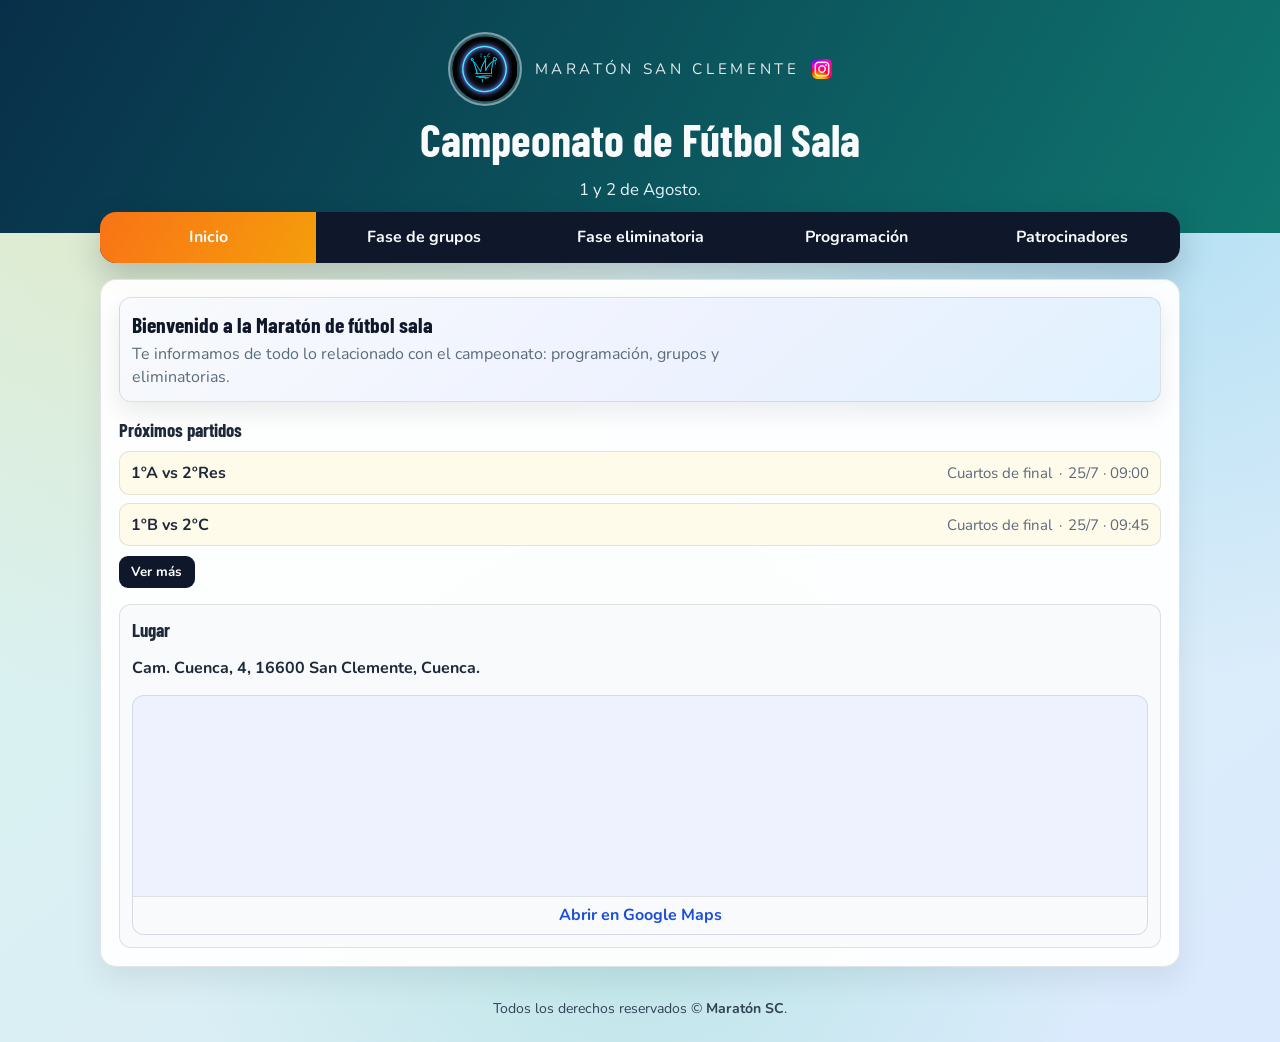
==== index.html @ 1c2cd6a2 "Update sponsor logos and links in evento.json; modify brand name in index.html" ====
<!doctype html>
<html lang="es">
  <head>
    <meta charset="UTF-8" />
    <meta name="viewport" content="width=device-width, initial-scale=1.0" />
    <title>Campeonato Maratón SC | Página de torneo</title>
    <meta
      name="description"
      content="Página pública del campeonato de fútbol sala Maratón SC."
    />
    <link rel="icon" href="assets/logo.jpg" type="image/jpeg" />
    <link
      href="https://fonts.googleapis.com/css2?family=Nunito:wght@500;700;800&family=Barlow+Condensed:wght@700&display=swap"
      rel="stylesheet"
    />
    <link rel="stylesheet" href="assets/styles.css" />
  </head>
  <body>
    <header class="topbar">
      <div class="brand-header">
        <a
          id="brand-home-link"
          class="brand-home"
          href="#inicio"
          aria-label="Ir a la pestaña Inicio"
        >
          <img class="brand-logo" src="assets/logo.jpg" alt="Logo de Maratón SC" />
          <p class="brand">Maratón San Clemente</p>
        </a>
        <a
          class="instagram-link instagram-link--topbar"
          href="https://www.instagram.com/maratonsc2026"
          target="_blank"
          rel="noopener noreferrer"
          aria-label="Instagram de Maratón SC"
        >
          <img src="assets/instagram.png" alt="" aria-hidden="true" />
        </a>
      </div>
      <h1>Campeonato de Fútbol Sala</h1>
      <p id="event-date-header" class="event-date-header">25 y 26 de Julio</p>
    </header>

    <nav class="menu" aria-label="Navegación principal">
      <a href="#inicio" class="menu-link is-active" data-section="inicio">Inicio</a>
      <a href="#grupos" class="menu-link" data-section="grupos">Fase de grupos</a>
      <a href="#eliminatoria" class="menu-link" data-section="eliminatoria">Fase eliminatoria</a>
      <a href="#programacion" class="menu-link" data-section="programacion">Programación</a>
      <a href="#patrocinadores" class="menu-link" data-section="patrocinadores">Patrocinadores</a>
    </nav>

    <main>
      <section id="inicio" class="panel section-page is-visible">
        <article class="inicio-intro">
          <h3>Bienvenido a la Maratón de fútbol sala</h3>
          <p>Te informamos de todo lo relacionado con el campeonato: programación, grupos y eliminatorias.</p>
        </article>
        <article class="next-matches">
          <h3>Próximos partidos</h3>
          <ul id="upcoming-matches" class="next-matches-list">
            <li class="muted">Sin partidos programados por el momento.</li>
          </ul>
          <button id="upcoming-more" type="button" class="next-toggle is-hidden">Ver más</button>
        </article>
        <article class="info-grid">
          <div>
            <h3>Lugar</h3>
            <p id="event-location">-</p>
            <div class="location-map" id="location-map-wrapper">
              <iframe id="event-map" title="Mapa del lugar" loading="lazy" referrerpolicy="no-referrer-when-downgrade"></iframe>
              <a id="event-map-link" class="map-link" href="#" target="_blank" rel="noopener noreferrer">Abrir en Google Maps</a>
            </div>
          </div>
        </article>
      </section>

      <section id="grupos" class="panel section-page">
        <div id="groups-grid" class="groups-grid"></div>
      </section>

      <section id="eliminatoria" class="panel section-page">
        <nav class="elimination-subnav" aria-label="Rondas de la fase eliminatoria">
          <button type="button" class="elimination-tab is-active" data-round="quarter">Cuartos de final</button>
          <button type="button" class="elimination-tab" data-round="third">3º y 4º</button>
          <button type="button" class="elimination-tab" data-round="semi">Semifinal</button>
          <button type="button" class="elimination-tab" data-round="final">Final</button>
        </nav>
        <div id="elimination-rounds" class="elimination-rounds"></div>
      </section>

      <section id="programacion" class="panel section-page">
        <div class="schedule-toolbar">
          <div class="schedule-search-box">
            <span class="schedule-search-icon" aria-hidden="true"></span>
            <input
              id="schedule-search"
              class="schedule-search"
              type="search"
              placeholder="Buscar por equipo"
              autocomplete="off"
              spellcheck="false"
              aria-label="Buscar equipo"
            />
          </div>
        </div>
        <div id="schedule-view" class="schedule-view"></div>
      </section>

      <section id="patrocinadores" class="panel section-page">
        <h2>Patrocinadores</h2>
        <p class="small">Información de las empresas que apoyan la Maratón SC.</p>
        <div id="sponsors-grid" class="sponsors-grid"></div>
      </section>
    </main>

  <footer>
      <span>Todos los derechos reservados © <span id="event-organization">-</span>.</span>
    </footer>

    <script>
      const UI = {
        dataManifestFile: "data/maratonsc-data.json",
        groupsDataFile: "data/grupos.json",
        eliminationDataFile: "data/eliminatoria.json",
        eventDataFile: "data/evento.json",
        refreshMs: 15000,
        groupsGrid: document.getElementById("groups-grid"),
        eliminationRounds: document.getElementById("elimination-rounds"),
        groupsStatus: document.getElementById("groups-status"),
        eventOrganization: document.getElementById("event-organization"),
        eventDateHeader: document.getElementById("event-date-header"),
        eventLocation: document.getElementById("event-location"),
        eventMap: document.getElementById("event-map"),
        eventMapLink: document.getElementById("event-map-link"),
        eventMapWrap: document.getElementById("location-map-wrapper"),
        upcomingMatches: document.getElementById("upcoming-matches"),
        upcomingMoreBtn: document.getElementById("upcoming-more"),
        scheduleView: document.getElementById("schedule-view"),
        scheduleSearch: document.getElementById("schedule-search"),
        eliminationTabs: document.querySelectorAll(".elimination-tab"),
        sections: document.querySelectorAll(".section-page"),
        menuLinks: document.querySelectorAll(".menu-link"),
        sponsorsGrid: document.getElementById("sponsors-grid"),
      };

      let activeEliminationRound = "quarter";
      const scheduleMatchLimit = 5;
      const scheduleExpandedByStatus = {
        Disputando: false,
        Programado: false,
        Finalizado: false,
      };
      let eliminationData = {
        quarterFinals: [],
        semiFinals: [],
        finals: [],
        thirdPlace: [],
      };
      let groupMatches = [];

      const toText = (value) => String(value || "").trim();

      const hasValue = (value) => {
        const text = toText(value).toUpperCase();
        return text.length > 0 && text !== "TBD";
      };

      const normalizeSponsorUrl = (value) => {
        const raw = toText(value);
        if (!raw) return "";
        if (/^(https?:\/\/|mailto:|tel:)/i.test(raw)) return raw;
        return `https://${raw}`;
      };

      const sponsorImageCandidates = (value) => {
        const imageName = toText(value);
        if (!imageName) return "";
        if (/^(https?:\/\/|\/|data:)/i.test(imageName)) return [imageName];
        const fileName = imageName.replace(/^assets\/sponsors\//i, "").replace(/^\/+/, "");
        const hasExtension = /\.[a-z0-9]+$/i.test(fileName);
        if (hasExtension) return [`assets/sponsors/${fileName}`];
        const extensions = ["png", "jpg", "jpeg", "webp", "svg"];
        return extensions.map((ext) => `assets/sponsors/${fileName}.${ext}`);
      };

      const sponsorNameFromImage = (imageName) => {
        const safe = toText(imageName);
        if (!safe) return "Patrocinador";
        const fileName = safe.split("/").pop();
        const withoutExt = fileName.includes(".") ? fileName.substring(0, fileName.lastIndexOf(".")) : fileName;
        return toText(withoutExt).replace(/[-_]+/g, " ");
      };

      const normalizeSearch = (value = "") => {
        return toText(value)
          .toLowerCase()
          .normalize("NFD")
          .replace(/[\u0300-\u036f]/g, "")
          .trim();
      };

      const scoreValue = (value) => {
        const n = Number(value);
        return Number.isFinite(n) ? Math.trunc(n) : null;
      };

      const normalizeMatchStatus = (status = "Programado") => {
        const current = toText(status);
        if (current === "Disputando" || current === "Finalizado") return current;
        return "Programado";
      };

      const pickField = (obj = {}, keys = [], fallback = undefined) => {
        for (const key of keys) {
          if (Object.prototype.hasOwnProperty.call(obj, key)) return obj[key];
        }
        return fallback;
      };

      const normalizeMatch = (match = {}, fallback) => {
        const rawStatus = normalizeMatchStatus(pickField(match, ["estado", "status"], "Programado"));
        const partido = toText(
          pickField(match, ["partido", "id", "matchId", "encuentro"], fallback?.partido || ""),
        );
        const local = pickField(match, ["local", "teamHome", "equipoLocal", "home"], fallback?.home || "");
        const visitante = pickField(
          match,
          ["visitante", "teamAway", "equipoVisitante", "away"],
          fallback?.away || "",
        );
        const golesLocal = scoreValue(pickField(match, ["golesLocal", "scoreHome", "golesCasa"], null));
        const golesVisitante = scoreValue(
          pickField(match, ["golesVisitante", "scoreAway", "golesFuera"], null),
        );
        const horario = toText(pickField(match, ["hora", "time", "horario"], ""));
        const safe = {
          ...match,
          partido,
          local: hasValue(local) ? toText(local) : fallback?.home || "",
          visitante: hasValue(visitante) ? toText(visitante) : fallback?.away || "",
          golesLocal,
          golesVisitante,
          estado: rawStatus || "Programado",
          fase: toText(pickField(match, ["fase", "faseCompeticion", "faseNombre", "ronda"], "")),
          hora: horario,
        };

        safe.played = safe.golesLocal !== null && safe.golesVisitante !== null;

        if (safe.golesLocal > safe.golesVisitante) {
          safe.winner = safe.local;
          safe.loser = safe.visitante;
        } else if (safe.golesLocal < safe.golesVisitante) {
          safe.winner = safe.visitante;
          safe.loser = safe.local;
        } else if (safe.played) {
          safe.winner = "Empate";
          safe.loser = "Empate";
        } else {
          safe.winner = null;
          safe.loser = null;
        }

        return safe;
      };

      const matchInfoLabel = (match) => {
        if (match.estado === "Finalizado") {
          if (match.golesLocal === null && match.golesVisitante === null) return "Sin resultado";
          return `${match.golesLocal} - ${match.golesVisitante}`;
        }
        if (match.estado === "Disputando") {
          if (match.golesLocal === null && match.golesVisitante === null) return "Sin resultado";
          return `${match.golesLocal} - ${match.golesVisitante}`;
        }
        return "Programado";
      };

      const matchTimeLabel = (match) => {
        if (hasValue(match.hora)) return toText(match.hora);
        return "Sin horario definido";
      };

      const hasDateAndTime = (match = {}) => {
        const matchDate = toText(pickField(match, ["fecha", "fechaPartido", "fechaDelPartido", "date"], ""));
        const matchTime = toText(pickField(match, ["hora", "time", "horario"], ""));
        return hasValue(matchDate) && hasValue(matchTime);
      };

      const normalizeDatePart = (value) => {
        const raw = toText(value);
        if (!raw) return null;

        const direct = Date.parse(raw);
        if (!Number.isNaN(direct)) return new Date(direct);

        const ddmmy = raw.match(/^\s*(\d{1,2})[\/.-](\d{1,2})(?:[\/.-](\d{2,4}))?\s*$/);
        if (!ddmmy) return null;

        const day = Number(ddmmy[1]);
        const month = Number(ddmmy[2]);
        const yearRaw = ddmmy[3];
        const year = yearRaw
          ? yearRaw.length === 2
            ? 2000 + Number(yearRaw)
            : Number(yearRaw)
          : new Date().getFullYear();
        if (Number.isNaN(day) || Number.isNaN(month) || Number.isNaN(year)) return null;

        const parsed = new Date(year, month - 1, day);
        return Number.isNaN(parsed.getTime()) ? null : parsed;
      };

      const normalizeTimePart = (value) => {
        const raw = toText(value);
        if (!raw) return null;
        const match = raw.match(/^\s*(\d{1,2}):(\d{2})(?::(\d{2}))?\s*$/);
        if (!match) return null;

        const hour = Number(match[1]);
        const minute = Number(match[2]);
        const second = Number(match[3] || 0);
        if (Number.isNaN(hour) || Number.isNaN(minute) || Number.isNaN(second)) return null;
        if (hour < 0 || hour > 23 || minute < 0 || minute > 59 || second < 0 || second > 59) return null;
        return { hour, minute, second };
      };

      const matchDateTime = (match = {}) => {
        const rawDate = toText(pickField(match, ["fecha", "fechaPartido", "fechaDelPartido", "date"], ""));
        const rawTime = toText(pickField(match, ["hora", "time", "horario"], ""));

        const parsedDate = normalizeDatePart(rawDate);
        if (!parsedDate) return null;

        const parsedTime = normalizeTimePart(rawTime);
        if (!parsedTime) return parsedDate.getTime();

        const dateTime = new Date(parsedDate);
        dateTime.setHours(parsedTime.hour, parsedTime.minute, parsedTime.second, 0);
        return dateTime.getTime();
      };

      const compareMatchDateTime = (matchA = {}, matchB = {}) => {
        const dateA = matchDateTime(matchA);
        const dateB = matchDateTime(matchB);

        if (dateA === null && dateB === null) return 0;
        if (dateA === null) return 1;
        if (dateB === null) return -1;
        return dateA - dateB;
      };

      const formatDateTimeLabel = (match = {}) => {
        const rawDate = toText(pickField(match, ["fecha", "fechaPartido", "fechaDelPartido", "date"], ""));
        const rawTime = toText(pickField(match, ["hora", "time", "horario"], ""));
        const dateTime = matchDateTime(match);

        if (dateTime === null) {
          if (hasValue(rawDate) && hasValue(rawTime)) return `${rawDate} · ${rawTime}`;
          if (hasValue(rawDate)) return rawDate;
          if (hasValue(rawTime)) return `Hora: ${rawTime}`;
          return "Sin fecha/hora definida";
        }

        const parsed = new Date(dateTime);
        const dateLabel = parsed.toLocaleDateString("es-ES", {
          day: "2-digit",
          month: "2-digit",
          ...(hasValue(rawDate) && /\d{4}/.test(rawDate) ? {} : {}),
        });

        if (!hasValue(rawTime)) {
          return dateLabel;
        }

        const timeLabel = parsed.toLocaleTimeString("es-ES", {
          hour: "2-digit",
          minute: "2-digit",
        });
        return `${dateLabel} · ${timeLabel}`;
      };

      const renderUpcomingMatches = (matches = []) => {
        UI.upcomingMatches.replaceChildren();

        const normalized = matches
          .filter((match) => toText(match.estado) === "Programado")
          .filter(hasDateAndTime)
          .sort(compareMatchDateTime);

        if (normalized.length === 0) {
          const empty = document.createElement("li");
          empty.className = "muted";
          empty.textContent = "Sin partidos programados por el momento.";
          UI.upcomingMoreBtn.classList.add("is-hidden");
          UI.upcomingMatches.appendChild(empty);
          UI.upcomingMoreBtn.textContent = "Ver más";
          return;
        }

        const shouldShowAll = UI.upcomingMoreBtn.dataset.expanded === "true";
        const visibleMatches = shouldShowAll ? normalized : normalized.slice(0, 2);

        visibleMatches.forEach((match) => {
          const row = document.createElement("li");
          row.className = "upcoming-match";

          const localTeam = hasValue(match.local) ? match.local : "Por definir";
          const awayTeam = hasValue(match.visitante) ? match.visitante : "Por definir";

          row.innerHTML = `
            <span class="upcoming-match-teams">${localTeam} vs ${awayTeam}</span>
            <span class="upcoming-match-meta">
              <span>${toText(match.ronda) || "Sin ronda"}</span>
              <span>·</span>
              <span>${formatDateTimeLabel(match)}</span>
            </span>
          `;

          UI.upcomingMatches.appendChild(row);
        });

        if (normalized.length <= 2) {
          UI.upcomingMoreBtn.classList.add("is-hidden");
          return;
        }

        UI.upcomingMoreBtn.classList.remove("is-hidden");
        UI.upcomingMoreBtn.textContent = shouldShowAll ? "Ver menos" : "Ver más";
      };

      const teamPoints = (value) => {
        const n = Number(value);
        return Number.isFinite(n) ? Math.trunc(n) : 0;
      };

      const teamName = (teamObj = {}) => {
        return toText(
          pickField(teamObj, ["nombre", "name", "equipo", "team"], "Sin nombre"),
        );
      };

      const buildQualificationMap = (groups = {}) => {
        const rankedByGroup = {};
        const allTeams = [];

        ["A", "B", "C"].forEach((groupCode) => {
          const teams = Array.isArray(groups[groupCode]) ? groups[groupCode] : [];
        const normalized = teams
          .map((teamObj, index) => ({
            name: teamName(teamObj),
            points: teamPoints(pickField(teamObj, ["puntos", "points"], 0)),
            group: groupCode,
            index,
            qualify: null,
          }))
            .sort((a, b) => {
              if (b.points !== a.points) return b.points - a.points;
              return a.name.localeCompare(b.name);
            });

          normalized.forEach((team, position) => {
            team.qualify = position < 2 ? "directo" : null;
          });

          rankedByGroup[groupCode] = normalized;
          allTeams.push(...normalized);
        });

        allTeams
          .filter((team) => team.qualify === null)
          .sort((a, b) => {
            if (b.points !== a.points) return b.points - a.points;
            if (a.group !== b.group) return a.group.localeCompare(b.group);
            return a.index - b.index;
          })
          .slice(0, 2)
          .forEach((team) => {
            team.qualify = "repechaje";
          });

        return rankedByGroup;
      };

      const buildGroupTable = (teams = []) => {
        const table = document.createElement("table");
        table.innerHTML = `
          <thead>
            <tr><th>Equipo</th><th>Puntos</th></tr>
          </thead>
        `;

        const body = document.createElement("tbody");

        teams.forEach((teamObj = {}) => {
          const tr = document.createElement("tr");
          if (teamObj.qualify === "directo") tr.className = "team-qualified direct";
          if (teamObj.qualify === "repechaje") tr.className = "team-qualified repechage";
          if (teamObj.qualify === null) tr.className = "team-qualified eliminated";

          tr.innerHTML = `<td>${teamObj.name}</td><td>${teamObj.points}</td>`;
          body.appendChild(tr);
        });

        if (teams.length === 0) {
          const tr = document.createElement("tr");
          tr.className = "muted";
          tr.innerHTML = `<td colspan="2">Sin equipos definidos</td>`;
          body.appendChild(tr);
        }

        table.appendChild(body);
        return table;
      };

      const renderGroups = (groups = {}) => {
        UI.groupsGrid.replaceChildren();
        const qualifiedGroups = buildQualificationMap(groups);

        ["A", "B", "C"].forEach((groupCode) => {
          const teams = qualifiedGroups[groupCode] || [];
          const card = document.createElement("div");
          card.className = "group-card";
          card.innerHTML = `<h3>Grupo ${groupCode}</h3>`;
          card.appendChild(buildGroupTable(teams));
          UI.groupsGrid.appendChild(card);
        });
      };

      const getGroupMatchList = (groupsData = {}) => {
        const rawList = pickField(groupsData, ["partidos", "partidosFaseGrupos", "partidosGrupos", "fixtures"], []);
        const groupMap = pickField(groupsData, ["partidosPorGrupo", "partidosGruposPorGrupo"], {});
        const matches = [];

        if (Array.isArray(rawList)) {
          rawList.forEach((match) => matches.push(match));
        } else if (Array.isArray(groupMap)) {
          groupMap.forEach((match) => matches.push(match));
        } else if (groupMap && typeof groupMap === "object") {
          Object.entries(groupMap).forEach(([groupCode, groupMatches]) => {
            if (Array.isArray(groupMatches)) {
              groupMatches.forEach((match) =>
                matches.push({
                  ...match,
                  grupo: groupCode,
                }),
              );
            }
          });
        }

        return matches
          .map((match) =>
            normalizeMatch(
              {
                ...match,
                fase: hasValue(match.fase) ? match.fase : `Grupo ${toText(match.grupo || "Sin grupo")}`,
              },
              {},
            ),
          )
          .sort(compareMatchDateTime);
      };

      const buildScheduleItem = (match = {}) => {
        const result = matchInfoLabel(match);
        const localTeam = hasValue(match.local) ? match.local : "Por definir";
        const awayTeam = hasValue(match.visitante) ? match.visitante : "Por definir";
        const matchPhase = hasValue(match.fase) ? match.fase : hasValue(match.ronda) ? match.ronda : "Sin fase";
        const info = match.estado === "Programado" ? "Programado" : result;

        const tr = document.createElement("div");
        tr.className = "schedule-item";
        tr.innerHTML = `
          <span class="schedule-team">${matchPhase}</span>
          <span class="schedule-match">${localTeam} vs ${awayTeam}</span>
          <span class="schedule-meta">
            <span>${formatDateTimeLabel(match)}</span>
            <span>·</span>
            <span>${info}</span>
          </span>
        `;
        return tr;
      };

      const renderProgramacion = () => {
        UI.scheduleView.replaceChildren();
        const query = normalizeSearch(UI.scheduleSearch?.value);

        const filterMatchByTeam = (match) => {
          if (!query) return true;
          const local = normalizeSearch(match.local);
          const away = normalizeSearch(match.visitante);
          return local.includes(query) || away.includes(query);
        };

        const allMatches = [
          ...groupMatches,
          ...(eliminationData.quarterFinals || []),
          ...(eliminationData.semiFinals || []),
          ...(eliminationData.finals || []),
          ...(eliminationData.thirdPlace || []),
        ];

        const matchGroups = {
          Disputando: [],
          Finalizado: [],
          Programado: [],
        };

        allMatches.forEach((match) => {
          const status = match.estado === "Disputando" || match.estado === "Finalizado" ? match.estado : "Programado";
          matchGroups[status].push(match);
        });

        const statusOrder = ["Disputando", "Programado", "Finalizado"];

        statusOrder.forEach((status) => {
          const section = document.createElement("section");
          section.className = "schedule-status";

          const heading = document.createElement("h3");
          heading.textContent = status;
          section.appendChild(heading);

          const list = document.createElement("div");
          list.className = "schedule-list";

          const matches = matchGroups[status].filter(filterMatchByTeam);
          const sortedMatches = matches.sort(compareMatchDateTime);
          const shouldCollapse = !scheduleExpandedByStatus[status];
          const visibleMatches = shouldCollapse ? sortedMatches.slice(0, scheduleMatchLimit) : sortedMatches;

          if (visibleMatches.length === 0) {
            const empty = document.createElement("p");
            empty.className = "muted";
            if (query) {
              empty.textContent = "Sin partidos que coincidan con ese equipo en este estado.";
            } else {
              empty.textContent = "Sin partidos en este estado.";
            }
            list.appendChild(empty);
          } else {
            visibleMatches.forEach((match) => list.appendChild(buildScheduleItem(match)));
          }

          section.appendChild(list);

          if (sortedMatches.length > scheduleMatchLimit) {
            const toggle = document.createElement("button");
            toggle.type = "button";
            toggle.className = "schedule-toggle";
            toggle.textContent = shouldCollapse ? "Ver más" : "Ver menos";
            toggle.addEventListener("click", () => {
              scheduleExpandedByStatus[status] = !scheduleExpandedByStatus[status];
              renderProgramacion();
            });
            section.appendChild(toggle);
          }

          UI.scheduleView.appendChild(section);
        });
      };

      const buildMatchRow = (match = {}) => {
        const tr = document.createElement("tr");
        tr.className = `match-row ${match.estado || "Programado"}`;
        tr.innerHTML = `
          <td data-label="Equipo 1">${match.local}</td>
          <td data-label="Equipo 2">${match.visitante}</td>
          <td data-label="Horario">${matchTimeLabel(match)}</td>
          <td data-label="Resultado">${matchInfoLabel(match)}</td>
          <td data-label="Estado">${toText(match.estado) || "Programado"}</td>
        `;
        return tr;
      };

      const buildMatchTable = (title, matches = []) => {
        const wrapper = document.createElement("section");
        wrapper.className = "round-section";
        wrapper.innerHTML = `<h3>${title}</h3>`;

        const table = document.createElement("table");
        table.className = "round-table";
        table.innerHTML = `
          <thead>
            <tr>
              <th>Equipo 1</th>
              <th>Equipo 2</th>
              <th>Horario</th>
              <th>Resultado</th>
              <th>Estado</th>
            </tr>
          </thead>
        `;

        const body = document.createElement("tbody");

        matches.forEach((match) => body.appendChild(buildMatchRow(match)));
        if (matches.length === 0) {
          const tr = document.createElement("tr");
          tr.className = "muted";
          tr.innerHTML = `<td class="empty-state" colspan="5">Sin partidos cargados.</td>`;
          body.appendChild(tr);
        }

        table.appendChild(body);
        wrapper.appendChild(table);
        return wrapper;
      };

      const renderEliminationRound = (round = "quarter") => {
        const titleMap = {
          quarter: "Cuartos de final",
          semi: "Semifinal",
          final: "Final",
          third: "3.º y 4.º puesto",
        };

        const activeRound = titleMap[round] ? round : "quarter";
        UI.eliminationRounds.replaceChildren();

        if (activeRound === "quarter") {
          UI.eliminationRounds.appendChild(buildMatchTable(titleMap.quarter, eliminationData.quarterFinals));
        } else if (activeRound === "semi") {
          UI.eliminationRounds.appendChild(buildMatchTable(titleMap.semi, eliminationData.semiFinals));
        } else if (activeRound === "final") {
          const championshipMatch = eliminationData.finals[0];
          UI.eliminationRounds.appendChild(
            buildMatchTable("Partido final del campeonato", championshipMatch ? [championshipMatch] : []),
          );
        } else {
          const thirdPlaceMatch = eliminationData.thirdPlace[0];
          UI.eliminationRounds.appendChild(
            buildMatchTable("Partido por 3.º y 4.º puesto", thirdPlaceMatch ? [thirdPlaceMatch] : []),
          );
        }

        UI.eliminationTabs.forEach((tab) => {
          const active = tab.dataset.round === activeRound;
          tab.classList.toggle("is-active", active);
          tab.setAttribute("aria-selected", active ? "true" : "false");
        });

        activeEliminationRound = activeRound;
      };

      const renderElimination = (elimination = {}) => {
        const quarter = Array.isArray(elimination.cuartosDeFinal)
          ? elimination.cuartosDeFinal
          : Array.isArray(elimination.quartersFinals)
            ? elimination.quartersFinals
            : Array.isArray(elimination.quarterFinals)
              ? elimination.quarterFinals
              : [];

        const semi = Array.isArray(elimination.semifinales)
          ? elimination.semifinales
          : Array.isArray(elimination.semiFinals)
            ? elimination.semiFinals
            : Array.isArray(elimination.semis)
              ? elimination.semis
              : [];
        const finalRaw = elimination.final || {};
        const thirdRaw = elimination.tercerPuesto || elimination.thirdPlace || {};

        const qf = [];
        for (let i = 0; i < 4; i += 1) {
          qf[i] = normalizeMatch(quarter[i] || {}, {
            partido: `Q${i + 1}`,
            home: `Q${i + 1} Equipo 1`,
            away: `Q${i + 1} Equipo 2`,
          });
          qf[i].ronda = "Cuartos de final";
        }

        const qfWinners = qf.map((match, index) => match.winner || `Ganador Q${index + 1}`);

        const sf0raw = semi[0] || {};
        const sf1raw = semi[1] || {};

        const sfLeft = normalizeMatch(sf0raw, {
          partido: "S1",
          home: qfWinners[0],
          away: qfWinners[1],
        });
        sfLeft.ronda = "Semifinal";
        const sfRight = normalizeMatch(sf1raw, {
          partido: "S2",
          home: qfWinners[2],
          away: qfWinners[3],
        });
        sfRight.ronda = "Semifinal";

        sfLeft.local = hasValue(sf0raw.local || sf0raw.teamHome) ? sfLeft.local : qfWinners[0];
        sfLeft.visitante = hasValue(sf0raw.visitante || sf0raw.teamAway)
          ? sfLeft.visitante
          : qfWinners[1];
        sfRight.local = hasValue(sf1raw.local || sf1raw.teamHome) ? sfRight.local : qfWinners[2];
        sfRight.visitante = hasValue(sf1raw.visitante || sf1raw.teamAway)
          ? sfRight.visitante
          : qfWinners[3];

        const sfLeftWinner = sfLeft.winner || `Ganador SF1`;
        const sfLeftLoser = sfLeft.loser || `Perdedor SF1`;
        const sfRightWinner = sfRight.winner || `Ganador SF2`;
        const sfRightLoser = sfRight.loser || `Perdedor SF2`;

        const finalMatch = normalizeMatch(finalRaw, {
          partido: "F",
          home: sfLeftWinner,
          away: sfRightWinner,
        });
        finalMatch.ronda = "Final";
        finalMatch.local = hasValue(finalRaw.local || finalRaw.teamHome)
          ? finalMatch.local
          : sfLeftWinner;
        finalMatch.visitante = hasValue(finalRaw.visitante || finalRaw.teamAway)
          ? finalMatch.visitante
          : sfRightWinner;

        const thirdMatch = normalizeMatch(thirdRaw, {
          partido: "TP",
          home: sfLeftLoser,
          away: sfRightLoser,
        });
        thirdMatch.ronda = "3.º y 4.º puesto";
        thirdMatch.local = hasValue(thirdRaw.local || thirdRaw.teamHome)
          ? thirdMatch.local
          : sfLeftLoser;
        thirdMatch.visitante = hasValue(thirdRaw.visitante || thirdRaw.teamAway)
          ? thirdMatch.visitante
          : sfRightLoser;

        eliminationData = {
          quarterFinals: qf,
          semiFinals: [sfLeft, sfRight],
          finals: [finalMatch],
          thirdPlace: [thirdMatch],
        };

        const allMatches = [...qf, sfLeft, sfRight, finalMatch, thirdMatch];
        renderUpcomingMatches(allMatches);
        renderEliminationRound(activeEliminationRound);
      };

      const renderEventData = (eventData = {}) => {
        const locationValue = toText(
          pickField(eventData, ["lugar", "location", "direccion"], "Cam. Cuenca, 4, 16600 San Clemente, Cuenca."),
        );
        const mapValue = toText(
          pickField(eventData, ["map_url", "mapa", "googleMaps", "maps", "mapa_url"], ""),
        );
        const organizationValue = toText(
          pickField(eventData, ["organizacion", "organization", "organizer", "name"], "Maratón SC"),
        );
        const dateValue = toText(
          pickField(eventData, ["fecha", "date"], "25 y 26 de Julio"),
        );

        UI.eventOrganization.textContent = organizationValue;
        UI.eventLocation.textContent = locationValue;
        UI.eventDateHeader.textContent = dateValue;
        if (locationValue) {
          const mapQuery = mapValue || locationValue;
          const encoded = encodeURIComponent(mapQuery);
          UI.eventMap.src = `https://www.google.com/maps?q=${encoded}&output=embed`;
          UI.eventMapLink.href = `https://www.google.com/maps/search/?api=1&query=${encoded}`;
          UI.eventMapWrap.classList.remove("is-hidden");
        } else {
          UI.eventMapWrap.classList.add("is-hidden");
          UI.eventMap.removeAttribute("src");
          UI.eventMapLink.removeAttribute("href");
        }
      };

      const renderSponsors = (sponsors = []) => {
        UI.sponsorsGrid.replaceChildren();

        if (!Array.isArray(sponsors) || sponsors.length === 0) {
          const empty = document.createElement("article");
          empty.className = "sponsors-empty";
          empty.textContent = "No hay patrocinadores registrados todavía.";
          UI.sponsorsGrid.appendChild(empty);
          return;
        }

        sponsors.forEach((sponsor = {}) => {
          const name = toText(pickField(sponsor, ["nombre", "name", "empresa", "sponsor", "title"], ""));
          const link = normalizeSponsorUrl(pickField(sponsor, ["enlace", "link", "url", "website", "websiteUrl", "href"], ""));
          const imageName = pickField(sponsor, ["imagen", "logo", "logoUrl", "image", "imageUrl"], "");
          const imageCandidates = sponsorImageCandidates(imageName);
          const imageUrl = imageCandidates[0] || "";
          const displayName = name || sponsorNameFromImage(imageName);
          const logoMissing = !Array.isArray(imageCandidates) || imageCandidates.length === 0;
          const logoMarkup = logoMissing
            ? `<span class="sponsor-fallback">${displayName.charAt(0).toUpperCase() || "?"}</span>`
            : `<img class="sponsor-logo" alt="${displayName}" loading="lazy" />`;

          if (!hasValue(imageName)) return;

          const card = document.createElement("article");
          card.className = "sponsor-card";

          const anchor = document.createElement("a");
          anchor.className = "sponsor-link";
          anchor.target = "_blank";
          anchor.rel = "noopener noreferrer";
          anchor.title = `Abrir ${displayName}`;
          if (link) {
            anchor.href = link;
          } else {
            anchor.classList.add("is-disabled");
            anchor.removeAttribute("target");
            anchor.removeAttribute("rel");
          }

          anchor.innerHTML = `
            <span class="sponsor-logo-wrap">
              ${logoMarkup}
            </span>
          `;

          if (!logoMissing) {
            const sponsorLogo = anchor.querySelector(".sponsor-logo");
            const candidates = imageCandidates;
            const fallbackText = displayName.charAt(0).toUpperCase() || "?";
            const resolveImage = (index = 0) => {
              if (index >= candidates.length) {
                const fallback = document.createElement("span");
                fallback.className = "sponsor-fallback";
                fallback.textContent = fallbackText;
                const wrapper = anchor.querySelector(".sponsor-logo-wrap");
                wrapper.textContent = "";
                wrapper.appendChild(fallback);
                return;
              }
              sponsorLogo.src = candidates[index];
              sponsorLogo.onerror = () => resolveImage(index + 1);
            };
            sponsorLogo.onload = () => {
              sponsorLogo.onerror = null;
            };
            resolveImage(0);
          }

          card.appendChild(anchor);
          UI.sponsorsGrid.appendChild(card);
        });

        if (UI.sponsorsGrid.children.length === 0) {
          const empty = document.createElement("article");
          empty.className = "sponsors-empty";
          empty.textContent = "No hay patrocinadores con imagen definida.";
          UI.sponsorsGrid.appendChild(empty);
        }
      };

      const updateTimestamp = () => {
        if (!UI.syncTime) return;
        UI.syncTime.textContent = `Última actualización: ${new Date().toLocaleTimeString("es-ES")}`;
      };

      const loadJson = async (file) => {
        const response = await fetch(`${file}?v=${Date.now()}`, { cache: "no-store" });
        if (!response.ok) throw new Error(`No se pudo leer el archivo ${file}`);
        return response.json();
      };

      const loadData = async () => {
        try {
          let manifest = {};
          try {
            manifest = await loadJson(UI.dataManifestFile);
          } catch (error) {
            manifest = {
              fuentes: {
                evento: UI.eventDataFile,
                grupos: UI.groupsDataFile,
                eliminatoria: UI.eliminationDataFile,
              },
            };
          }

          const [eventRaw, groupsRaw, eliminationRaw] = await Promise.all([
            loadJson(pickField(manifest, ["fuentes", "sources"], {}).evento || UI.eventDataFile),
            loadJson(pickField(manifest, ["fuentes", "sources"], {}).grupos || UI.groupsDataFile),
            loadJson(pickField(manifest, ["fuentes", "sources"], {}).eliminatoria || UI.eliminationDataFile),
          ]);
          const eventData = eventRaw.evento || eventRaw.event || eventRaw;
          renderEventData(eventData);
          renderSponsors(eventData.patrocinadores || eventData.sponsors || []);
          renderGroups(groupsRaw.grupos || groupsRaw.groups || {});
          groupMatches = getGroupMatchList(groupsRaw);
          renderElimination(eliminationRaw.eliminatoria || eliminationRaw.elimination || {});
          renderProgramacion();

          updateTimestamp();
        } catch (error) {
          UI.groupsStatus.textContent = "No se pudo cargar los datos del torneo";
          console.error(error);
        }
      };

      const activateSection = (id) => {
        UI.sections.forEach((section) => {
          section.classList.toggle("is-visible", section.id === id);
        });

        UI.menuLinks.forEach((link) => {
          const match = link.dataset.section === id;
          link.classList.toggle("is-active", match);
          if (match) {
            link.setAttribute("aria-current", "page");
          } else {
            link.removeAttribute("aria-current");
          }
        });
      };

      UI.menuLinks.forEach((link) => {
        link.addEventListener("click", (event) => {
          event.preventDefault();
          const section = link.dataset.section;
          activateSection(section);
          history.replaceState(null, "", `#${section}`);
        });
      });

      UI.scheduleSearch?.addEventListener("input", () => {
        renderProgramacion();
      });

      UI.eliminationTabs.forEach((tab) => {
        tab.addEventListener("click", () => {
          renderEliminationRound(tab.dataset.round);
        });
      });

      UI.upcomingMoreBtn.addEventListener("click", () => {
        const expanded = UI.upcomingMoreBtn.dataset.expanded === "true";
        UI.upcomingMoreBtn.dataset.expanded = expanded ? "false" : "true";

        renderUpcomingMatches([
          ...(eliminationData.quarterFinals || []),
          ...(eliminationData.semiFinals || []),
          ...(eliminationData.finals || []),
        ]);
      });

      const defaultSection = window.location.hash.replace("#", "") || "inicio";
      activateSection(
        ["inicio", "grupos", "eliminatoria", "programacion", "patrocinadores"].includes(defaultSection)
          ? defaultSection
          : "inicio",
      );

      loadData();
      setInterval(loadData, UI.refreshMs);
    </script>
    <script>
      document.getElementById("brand-home-link")?.addEventListener("click", (event) => {
        event.preventDefault();
        document
          .querySelector('.menu-link[data-section="inicio"]')
          ?.click();
        window.scrollTo({
          top: 0,
          behavior: "auto",
        });
      });
    </script>
  </body>
</html>
---- assets/styles.css ----
:root {
  --bg-1: #dbeafe;
  --bg-2: #d9f4ea;
  --card: rgba(255, 255, 255, 0.94);
  --text: #1d2939;
  --muted: #5b6b7a;
  --line: rgba(29, 41, 57, 0.12);
  --accent: #0ea5e9;
  --ok: #16a34a;
  --warn: #ca8a04;
  --bad: #ef4444;
}

* {
  box-sizing: border-box;
}

body {
  margin: 0;
  font-family: "Nunito", Arial, sans-serif;
  color: var(--text);
  background:
    radial-gradient(circle at 10% 10%, rgba(251, 191, 36, 0.18), transparent 40%),
    radial-gradient(circle at 90% 15%, rgba(14, 165, 233, 0.2), transparent 36%),
    radial-gradient(circle at 50% 82%, rgba(16, 185, 129, 0.16), transparent 45%),
    linear-gradient(140deg, var(--bg-2), var(--bg-1));
  min-height: 100vh;
}

h1,
h2,
h3 {
  font-family: "Barlow Condensed", "Trebuchet MS", Arial, sans-serif;
  margin: 0;
}

.topbar {
  text-align: center;
  padding: 2rem 1rem;
  background: linear-gradient(120deg, #082f49, #0f766e);
  color: #f8fafc;
}

.brand-header {
  display: flex;
  justify-content: center;
  align-items: center;
  gap: 0.8rem;
  margin-bottom: 0.4rem;
}

.brand-home {
  display: inline-flex;
  align-items: center;
  gap: 0.8rem;
  color: inherit;
  text-decoration: none;
}

.brand-home:focus-visible {
  outline: 2px solid rgba(248, 250, 252, 0.9);
  outline-offset: 2px;
}

.brand-home .brand {
  margin: 0;
}

.instagram-link--topbar {
  display: inline-flex;
  align-items: center;
  justify-content: center;
  padding: 0;
  background: transparent;
  border: 0;
}

.instagram-link--topbar:hover {
  transform: translateY(-1px);
  opacity: 0.9;
}

.instagram-link--topbar img {
  width: 22px;
  height: 22px;
  display: block;
  object-fit: contain;
}

.brand-logo {
  width: 74px;
  height: 74px;
  object-fit: contain;
  border-radius: 50%;
  border: 2px solid rgba(248, 250, 252, 0.4);
  padding: 0.15rem;
  background: rgba(255, 255, 255, 0.14);
}

.topbar .brand {
  margin: 0;
  text-transform: uppercase;
  letter-spacing: 0.24em;
  opacity: 0.9;
  font-size: 0.95rem;
}

.topbar h1 {
  margin: 0.3rem 0 0.7rem;
  font-size: clamp(1.9rem, 5vw, 2.8rem);
}

.event-date-header {
  margin: 0;
  color: #f0f9ff;
  opacity: 0.95;
  font-size: 1.05rem;
}

.menu {
  margin-top: -1.3rem;
  width: min(1080px, 92vw);
  margin-inline: auto;
  display: grid;
  grid-template-columns: repeat(auto-fit, minmax(140px, 1fr));
  background: #0f172a;
  border-radius: 16px;
  overflow: hidden;
  box-shadow: 0 14px 32px rgba(15, 23, 42, 0.22);
}

.menu-link {
  color: #f8fafc;
  text-decoration: none;
  text-align: center;
  padding: 0.9rem;
  font-weight: 700;
  transition: background-color 140ms ease;
}

.menu-link:hover,
.menu-link.is-active {
  background: linear-gradient(120deg, #f97316, #f59e0b);
}

main {
  width: min(1080px, 92vw);
  margin: 1rem auto 2rem;
  display: grid;
  gap: 1rem;
}

.panel {
  background: var(--card);
  border: 1px solid var(--line);
  border-radius: 16px;
  box-shadow: 0 12px 30px rgba(15, 23, 42, 0.08);
  padding: 1.1rem;
}

.section-page {
  display: none;
}

.section-page.is-visible {
  display: block;
}

.panel-head {
  display: flex;
  align-items: center;
  justify-content: space-between;
}

button {
  border: 0;
  background: linear-gradient(120deg, #0ea5e9, #0284c7);
  color: white;
  border-radius: 9px;
  padding: 0.45rem 0.8rem;
  font-family: inherit;
  font-weight: 700;
  cursor: pointer;
}

button:hover {
  filter: brightness(1.06);
}

.small {
  color: var(--muted);
  margin-top: 0.4rem;
  font-size: 0.92rem;
}

.info-grid {
  display: grid;
  grid-template-columns: repeat(auto-fit, minmax(320px, 1fr));
  gap: 1rem;
  margin-top: 1rem;
}

.info-grid > div {
  border: 1px solid var(--line);
  border-radius: 12px;
  padding: 0.8rem;
  background: #f8fafc;
}

#event-organization,
#event-location {
  font-weight: 700;
}

.location-map {
  margin-top: 0.7rem;
  border: 1px solid var(--line);
  border-radius: 12px;
  overflow: hidden;
  background: #eef2ff;
}

.location-map.is-hidden {
  display: none;
}

.location-map iframe {
  width: 100%;
  height: 200px;
  border: 0;
  display: block;
}

.map-link {
  display: block;
  text-align: center;
  padding: 0.45rem;
  font-weight: 700;
  text-decoration: none;
  border-top: 1px solid var(--line);
  background: #f8fafc;
  color: #1d4ed8;
}

.map-link:hover {
  text-decoration: underline;
}

.next-matches {
  margin-top: 1rem;
}

.inicio-intro {
  border: 1px solid var(--line);
  border-radius: 12px;
  padding: 0.8rem;
  background: linear-gradient(140deg, #f8fafc, #eef2ff 55%, #e0f2fe);
  margin-bottom: 0.4rem;
  box-shadow: 0 10px 24px rgba(15, 23, 42, 0.08);
}

.inicio-intro h3 {
  margin: 0 0 0.4rem;
  color: #0f172a;
  font-size: 1.35rem;
}

.inicio-chip {
  display: inline-flex;
  align-items: center;
  gap: 0.35rem;
  margin: 0 0 0.35rem;
  padding: 0.22rem 0.55rem;
  border-radius: 999px;
  background: #0ea5e9;
  color: #ffffff;
  font-weight: 800;
  font-size: 0.78rem;
  letter-spacing: 0.02em;
  text-transform: uppercase;
}

.inicio-intro p {
  margin: 0;
  color: var(--muted);
  max-width: 68ch;
  line-height: 1.4;
}

.dashboard {
  border: 1px solid var(--line);
  border-radius: 14px;
  padding: 0.9rem;
  background: linear-gradient(180deg, #0ea5e930, #f0f9ff 45%);
  margin-top: 0.6rem;
}

.dashboard-copy {
  margin: 0 0 0.8rem;
  color: #334155;
  max-width: 68ch;
}

.dashboard-grid {
  display: grid;
  grid-template-columns: repeat(auto-fit, minmax(220px, 1fr));
  gap: 0.75rem;
}

.quick-tile {
  text-decoration: none;
  color: inherit;
  border: 1px solid var(--line);
  border-radius: 12px;
  padding: 0.75rem;
  background: #ffffff;
  transition: transform 140ms ease, box-shadow 140ms ease, border-color 140ms ease;
}

.quick-tile h3 {
  margin: 0 0 0.35rem;
  color: #0c4a6e;
  font-size: 1.05rem;
}

.quick-tile p {
  margin: 0;
  color: var(--muted);
  font-size: 0.95rem;
}

.quick-tile:hover {
  border-color: #38bdf8;
  box-shadow: 0 14px 28px rgba(15, 23, 42, 0.14);
  transform: translateY(-2px);
}

.next-matches h3 {
  margin-bottom: 0.65rem;
}

.next-matches-list {
  list-style: none;
  padding: 0;
  margin: 0;
  display: grid;
  gap: 0.55rem;
}

.next-toggle {
  margin-top: 0.6rem;
  background: #0f172a;
}

.upcoming-match {
  border: 1px solid var(--line);
  border-radius: 10px;
  padding: 0.6rem 0.7rem;
  background: #fffbeb;
  display: flex;
  justify-content: space-between;
  align-items: center;
  gap: 0.8rem;
  flex-wrap: wrap;
}

.upcoming-match-teams {
  font-weight: 700;
}

.upcoming-match-meta {
  color: var(--muted);
  font-size: 0.94rem;
  display: inline-flex;
  align-items: center;
  gap: 0.4rem;
  flex-wrap: wrap;
  justify-content: flex-end;
}

.schedule-view {
  margin-top: 0.8rem;
  display: grid;
  gap: 0.8rem;
}

.schedule-toolbar {
  display: flex;
  justify-content: flex-end;
  align-items: center;
  border: 0;
  border-radius: 0;
  padding: 0;
  background: transparent;
  margin-bottom: 0.2rem;
}

.schedule-search-box {
  width: min(520px, 100%);
  position: relative;
  display: flex;
  align-items: center;
  padding: 0.62rem 0.85rem 0.62rem 2.95rem;
  border: 1px solid #67e8f9;
  border-radius: 999px;
  background: linear-gradient(120deg, #f0f9ff, #ecfeff 45%, #dbeafe);
  box-shadow: 0 16px 32px rgba(14, 165, 233, 0.2);
  transition: transform 140ms ease, box-shadow 140ms ease, border-color 140ms ease;
}

.schedule-search-box:focus-within {
  border-color: #0ea5e9;
  box-shadow: 0 18px 34px rgba(14, 165, 233, 0.3);
  transform: translateY(-1px);
}

.schedule-search-icon {
  position: absolute;
  left: 1rem;
  color: #0369a1;
  font-size: 1.05rem;
  pointer-events: none;
}

.schedule-search-icon::before {
  content: "🔍";
}

.schedule-search {
  width: 100%;
  border: 0;
  border-radius: 0;
  padding: 0;
  background: transparent;
  font-family: inherit;
  font-size: 1.12rem;
  font-weight: 700;
  color: var(--text);
  outline: none;
}

.schedule-search::placeholder {
  color: #475569;
  font-weight: 600;
}

.schedule-search:focus-visible {
  outline: none;
}

.schedule-toggle {
  margin-top: 0.55rem;
  align-self: flex-start;
  border-radius: 9px;
  padding: 0.36rem 0.7rem;
  font-size: 0.9rem;
  background: #0f172a;
  box-shadow: none;
}

.schedule-status {
  border: 1px solid var(--line);
  border-radius: 12px;
  padding: 0.85rem;
  background: linear-gradient(160deg, #f8fafc, #ffffff 50%, #f1f5f9);
  box-shadow: 0 10px 24px rgba(15, 23, 42, 0.08);
}

.schedule-status h3 {
  margin: 0 0 0.6rem;
  padding: 0.55rem 0.75rem;
  border: 1px solid var(--line);
  border-radius: 10px;
  display: inline-block;
  background: #ffffff;
  font-size: 1.25rem;
  color: #0f172a;
}

.schedule-list {
  display: grid;
  gap: 0.55rem;
}

.sponsors-grid {
  margin-top: 0.9rem;
  display: grid;
  grid-template-columns: repeat(5, minmax(0, 1fr));
  gap: 0.8rem;
}

.sponsors-empty {
  border: 1px solid var(--line);
  border-radius: 12px;
  padding: 0.9rem;
  color: var(--muted);
  text-align: center;
  background: #f8fafc;
}

.sponsor-card {
  border: 1px solid var(--line);
  border-radius: 12px;
  background: #ffffff;
  overflow: hidden;
}

.sponsor-link {
  color: inherit;
  text-decoration: none;
  display: grid;
  gap: 0.7rem;
  padding: 0.75rem;
  text-align: center;
}

.sponsor-link:hover {
  background: #f8fafc;
}

.sponsor-logo-wrap {
  display: grid;
  place-items: center;
  padding: 0;
  min-height: 140px;
}

.sponsor-logo {
  width: 100%;
  max-width: 180px;
  height: 110px;
  object-fit: contain;
  transition: transform 160ms ease;
}

.sponsor-link:hover .sponsor-logo {
  transform: translateY(-3px);
}

.sponsor-fallback {
  width: 110px;
  height: 110px;
  border-radius: 50%;
  display: grid;
  place-items: center;
  color: #334155;
  font-weight: 800;
  font-size: 2rem;
  background: #e0f2fe;
}

.sponsor-name {
  font-weight: 800;
  font-size: 1.1rem;
}

.sponsor-description {
  margin: 0;
  color: var(--muted);
  font-size: 0.94rem;
}

.sponsor-link.is-disabled {
  cursor: default;
}

.sponsor-link.is-disabled,
.sponsor-link.is-disabled:hover {
  color: inherit;
}

.schedule-item {
  border: 1px solid var(--line);
  border-radius: 10px;
  padding: 0.55rem 0.6rem;
  background: #f8fafc;
  display: grid;
  grid-template-columns: 130px 1.5fr 1.2fr;
  align-items: center;
  gap: 0.7rem;
}

.schedule-team {
  font-weight: 700;
  color: #0f172a;
}

.schedule-meta {
  color: var(--muted);
  font-size: 0.92rem;
  text-align: right;
}

.schedule-match {
  font-weight: 700;
}

.schedule-meta span + span {
  margin-left: 0.25rem;
}

.groups-grid {
  margin-top: 1rem;
  display: grid;
  grid-template-columns: repeat(3, minmax(0, 1fr));
  gap: 0.8rem;
}

.group-card {
  border: 1px solid var(--line);
  border-radius: 12px;
  padding: 0.75rem;
  background: #fffbeb;
}

.group-card h3 {
  margin-top: 0;
  margin-bottom: 0.6rem;
}

table {
  width: 100%;
  border-collapse: collapse;
}

th,
td {
  border-bottom: 1px solid var(--line);
  text-align: left;
  padding: 0.55rem 0.4rem;
}

th {
  font-size: 0.95rem;
}

td:nth-child(2) {
  text-align: right;
  font-weight: 700;
}

.muted {
  color: var(--muted);
  text-align: center;
}

.elimination-bracket {
  margin-top: 1rem;
}

.elimination-subnav {
  margin-top: 0.8rem;
  display: flex;
  flex-wrap: wrap;
  gap: 0.4rem;
}

.elimination-tab {
  border: 1px solid var(--line);
  background: #ffffff;
  color: var(--text);
  border-radius: 10px;
  padding: 0.55rem 0.8rem;
  font-weight: 700;
}

.elimination-tab.is-active,
.elimination-tab:hover {
  background: linear-gradient(120deg, #0ea5e9, #0284c7);
  color: #ffffff;
  border-color: transparent;
}

.elimination-rounds {
  margin-top: 0.8rem;
}

.round-section {
  border: 1px solid var(--line);
  border-radius: 12px;
  background: #ffffff;
  padding: 0.75rem;
  margin-top: 0.75rem;
}

.round-section:first-of-type {
  margin-top: 0;
}

.round-section h3 {
  margin-top: 0;
  margin-bottom: 0.65rem;
}

.team-qualified td {
  color: #0f172a;
}

.team-qualified.direct td,
.team-qualified.repechage td {
  background: rgba(16, 185, 129, 0.22);
}

.team-qualified.repechage td {
  filter: brightness(0.95);
}

.team-qualified.eliminated td {
  background: rgba(248, 113, 113, 0.22);
  color: #7f1d1d;
}

.round-table td[data-label="Equipo 2"] {
  text-align: left;
  font-weight: 400;
}

.match-row.Finalizado td:first-child {
  border-left: 4px solid var(--ok);
}

.match-row.Disputando td:first-child {
  border-left: 4px solid var(--warn);
}

.match-row.Programado td:first-child {
  border-left: 4px solid #94a3b8;
}

.match-card {
  display: none;
}

.is-hidden {
  display: none !important;
}

button:focus-visible,
.elimination-tab:focus-visible {
  outline: 2px solid #0ea5e9;
  outline-offset: 2px;
}

footer {
  width: min(1080px, 92vw);
  margin: 0 auto 1.5rem;
  color: #334155;
  text-align: center;
  font-size: 0.88rem;
  display: flex;
  justify-content: center;
  align-items: center;
  gap: 0.6rem;
  flex-wrap: wrap;
}

.instagram-link {
  display: inline-flex;
  align-items: center;
}

.instagram-link img {
  width: 20px;
  height: 20px;
  object-fit: cover;
  border-radius: 5px;
}

@media (max-width: 860px) {
  .menu {
    width: 92vw;
    grid-template-columns: 1fr;
  }

  .sponsors-grid {
    grid-template-columns: repeat(3, minmax(0, 1fr));
  }

  .info-grid,
  .groups-grid {
    grid-template-columns: 1fr;
  }
}

@media (max-width: 620px) {
  .topbar {
    padding: 1.5rem 1rem 2.2rem;
  }

  .brand-header {
    flex-direction: column;
    gap: 0.45rem;
    margin-bottom: 0.85rem;
  }

  .brand-home {
    flex-direction: column;
    gap: 0.55rem;
  }

  .brand-logo {
    width: 86px;
    height: 86px;
  }

  .topbar .brand {
    max-width: 100%;
    letter-spacing: 0.18em;
    line-height: 1.35;
    font-size: 0.9rem;
  }

  .instagram-link--topbar img {
    width: 24px;
    height: 24px;
  }

  .topbar h1 {
    font-size: 1.72rem;
    line-height: 1.05;
  }

  .sponsors-grid {
    grid-template-columns: repeat(2, minmax(0, 1fr));
  }
}

@media (max-width: 420px) {
  .sponsors-grid {
    grid-template-columns: repeat(2, minmax(0, 1fr));
  }
}

@media (max-width: 640px) {
  .round-table {
    width: 100%;
    table-layout: fixed;
  }

  .round-table thead {
    display: none;
  }

  .round-table,
  .round-table tbody,
  .round-table tr,
  .round-table td {
    display: block;
    width: 100%;
  }

  .round-table tr {
    border: 1px solid var(--line);
    border-radius: 11px;
    margin-bottom: 0.65rem;
    padding: 0.5rem 0.45rem;
    background: #ffffff;
  }

  .round-table td {
    border: 0;
    padding: 0.35rem 0.3rem;
    display: flex;
    justify-content: space-between;
    gap: 0.5rem;
    align-items: center;
  }

  .round-table td::before {
    content: attr(data-label);
    color: var(--muted);
    font-weight: 700;
    min-width: 6.8rem;
  }

  .round-table td.empty-state {
    justify-content: center;
    flex-direction: row;
    color: var(--muted);
  }

  .round-table td.empty-state::before {
    content: "";
  }

  .upcoming-match {
    flex-direction: column;
    align-items: flex-start;
  }

  .upcoming-match-meta {
    justify-content: flex-start;
  }

  .schedule-item {
    grid-template-columns: 1fr;
  }

  .schedule-meta {
    text-align: left;
  }
}
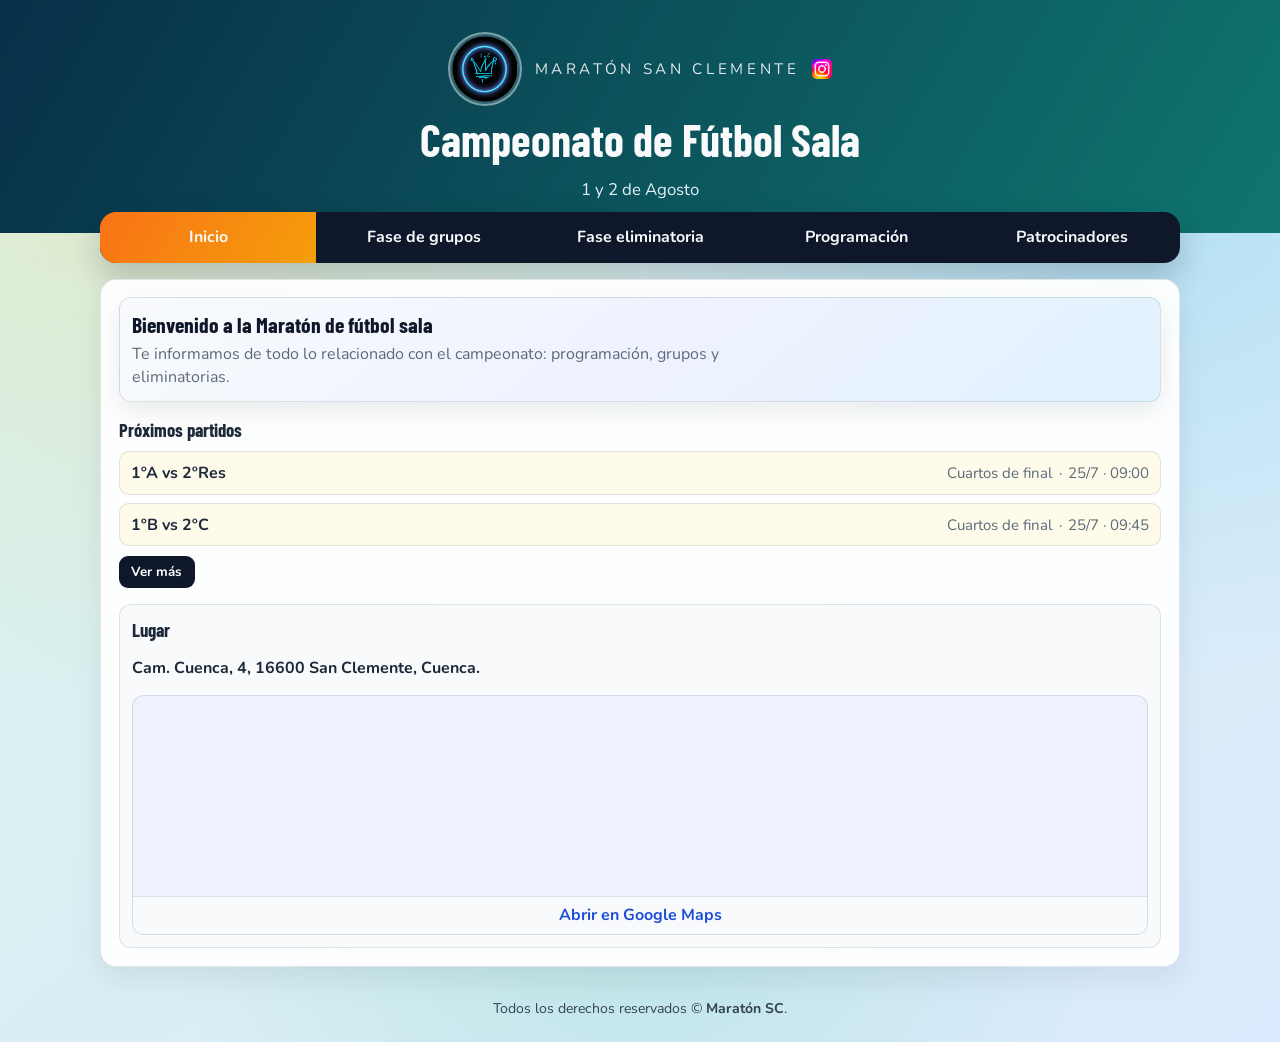
==== commit 30887f0c: "Update event date in index.html to reflect the correct tournament dates" ====
--- a/index.html
+++ b/index.html
@@ -38,7 +38,7 @@
         </a>
       </div>
       <h1>Campeonato de Fútbol Sala</h1>
-      <p id="event-date-header" class="event-date-header">25 y 26 de Julio</p>
+      <p id="event-date-header" class="event-date-header">1 y 2 de Agosto</p>
     </header>
 
     <nav class="menu" aria-label="Navegación principal">
--- a/assets/styles.css
+++ b/assets/styles.css
@@ -773,7 +773,8 @@
   }
 
   .sponsors-grid {
-    grid-template-columns: repeat(3, minmax(0, 1fr));
+    grid-template-columns: repeat(5, minmax(0, 1fr));
+    gap: 0.55rem;
   }
 
   .info-grid,
@@ -821,13 +822,57 @@
   }
 
   .sponsors-grid {
-    grid-template-columns: repeat(2, minmax(0, 1fr));
+    grid-template-columns: repeat(5, minmax(0, 1fr));
+    gap: 0.35rem;
+  }
+
+  .sponsor-card {
+    border-radius: 9px;
+  }
+
+  .sponsor-link {
+    padding: 0.3rem 0.2rem;
+  }
+
+  .sponsor-logo-wrap {
+    min-height: clamp(44px, 12vw, 58px);
+  }
+
+  .sponsor-logo {
+    max-width: 52px;
+    height: clamp(34px, 10vw, 48px);
+  }
+
+  .sponsor-fallback {
+    width: 44px;
+    height: 44px;
+    font-size: 1rem;
   }
 }
 
 @media (max-width: 420px) {
   .sponsors-grid {
-    grid-template-columns: repeat(2, minmax(0, 1fr));
+    grid-template-columns: repeat(5, minmax(0, 1fr));
+    gap: 0.25rem;
+  }
+
+  .sponsor-link {
+    padding: 0.25rem 0.15rem;
+  }
+
+  .sponsor-logo-wrap {
+    min-height: 44px;
+  }
+
+  .sponsor-logo {
+    max-width: 44px;
+    height: 38px;
+  }
+
+  .sponsor-fallback {
+    width: 38px;
+    height: 38px;
+    font-size: 0.9rem;
   }
 }
 
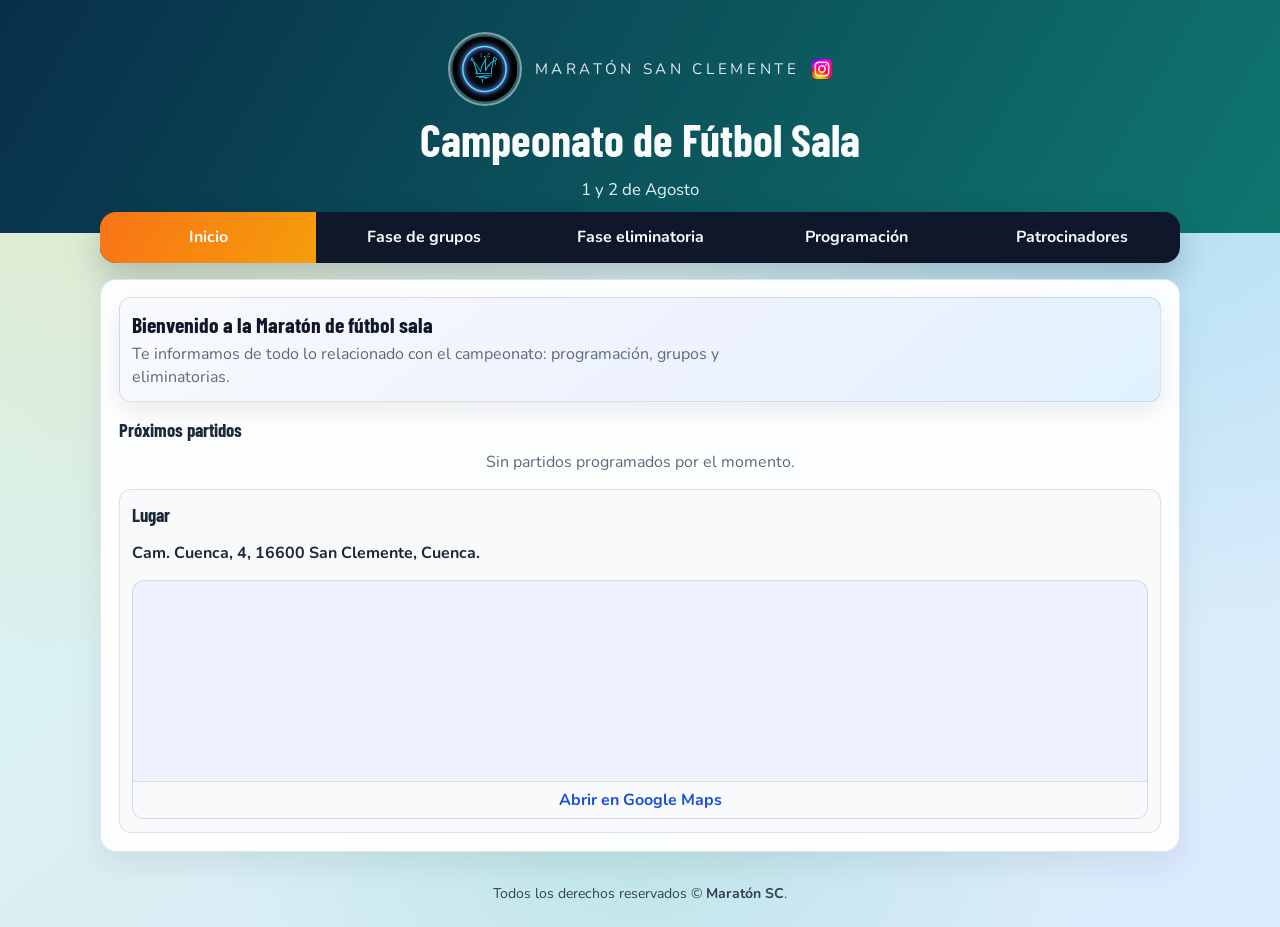
==== commit 0132c63f: "Añadir panel de administración" ====
--- a/index.html
+++ b/index.html
@@ -117,6 +117,7 @@
       <span>Todos los derechos reservados © <span id="event-organization">-</span>.</span>
     </footer>
 
+    <script src="assets/data-store.js"></script>
     <script>
       const UI = {
         dataManifestFile: "data/maratonsc-data.json",
@@ -961,32 +962,12 @@
         UI.syncTime.textContent = `Última actualización: ${new Date().toLocaleTimeString("es-ES")}`;
       };
 
-      const loadJson = async (file) => {
-        const response = await fetch(`${file}?v=${Date.now()}`, { cache: "no-store" });
-        if (!response.ok) throw new Error(`No se pudo leer el archivo ${file}`);
-        return response.json();
-      };
-
       const loadData = async () => {
         try {
-          let manifest = {};
-          try {
-            manifest = await loadJson(UI.dataManifestFile);
-          } catch (error) {
-            manifest = {
-              fuentes: {
-                evento: UI.eventDataFile,
-                grupos: UI.groupsDataFile,
-                eliminatoria: UI.eliminationDataFile,
-              },
-            };
-          }
-
-          const [eventRaw, groupsRaw, eliminationRaw] = await Promise.all([
-            loadJson(pickField(manifest, ["fuentes", "sources"], {}).evento || UI.eventDataFile),
-            loadJson(pickField(manifest, ["fuentes", "sources"], {}).grupos || UI.groupsDataFile),
-            loadJson(pickField(manifest, ["fuentes", "sources"], {}).eliminatoria || UI.eliminationDataFile),
-          ]);
+          const loaded = MaratonDataStore.applyAutomaticStatuses(await MaratonDataStore.loadData());
+          const eventRaw = loaded.evento;
+          const groupsRaw = loaded.grupos;
+          const eliminationRaw = loaded.eliminatoria;
           const eventData = eventRaw.evento || eventRaw.event || eventRaw;
           renderEventData(eventData);
           renderSponsors(eventData.patrocinadores || eventData.sponsors || []);
@@ -997,7 +978,7 @@
 
           updateTimestamp();
         } catch (error) {
-          UI.groupsStatus.textContent = "No se pudo cargar los datos del torneo";
+          if (UI.groupsStatus) UI.groupsStatus.textContent = "No se pudo cargar los datos del torneo";
           console.error(error);
         }
       };
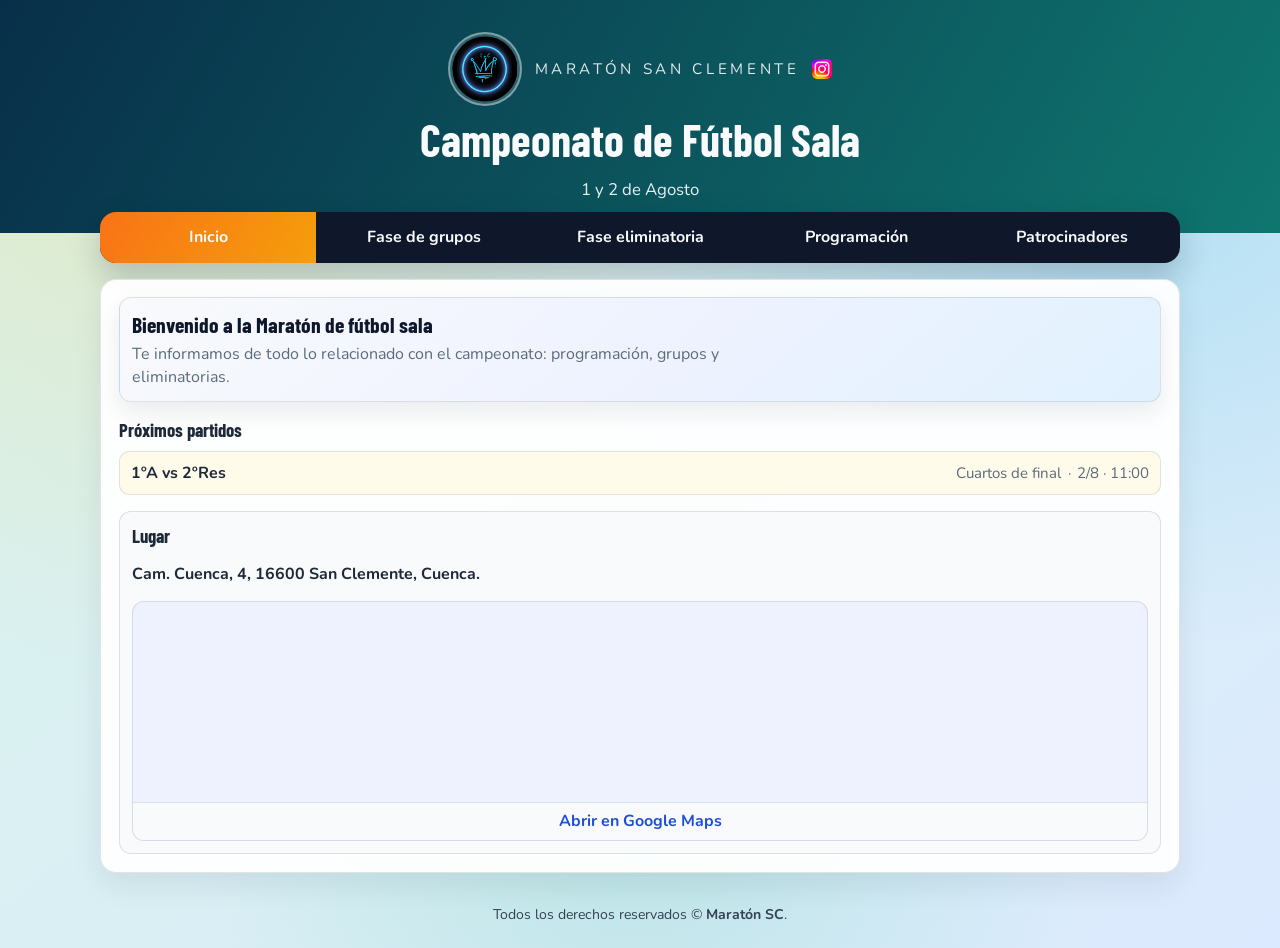
==== commit 90b0492a: "Actualizar clasificacion y admin de grupos" ====
--- a/index.html
+++ b/index.html
@@ -201,6 +201,7 @@
       };
 
       const scoreValue = (value) => {
+        if (value === null || value === undefined || value === "") return null;
         const n = Number(value);
         return Number.isFinite(n) ? Math.trunc(n) : null;
       };
@@ -441,53 +442,27 @@
         );
       };
 
-      const buildQualificationMap = (groups = {}) => {
-        const rankedByGroup = {};
-        const allTeams = [];
-
-        ["A", "B", "C"].forEach((groupCode) => {
-          const teams = Array.isArray(groups[groupCode]) ? groups[groupCode] : [];
-        const normalized = teams
-          .map((teamObj, index) => ({
-            name: teamName(teamObj),
-            points: teamPoints(pickField(teamObj, ["puntos", "points"], 0)),
-            group: groupCode,
-            index,
-            qualify: null,
-          }))
-            .sort((a, b) => {
-              if (b.points !== a.points) return b.points - a.points;
-              return a.name.localeCompare(b.name);
-            });
-
-          normalized.forEach((team, position) => {
-            team.qualify = position < 2 ? "directo" : null;
-          });
-
-          rankedByGroup[groupCode] = normalized;
-          allTeams.push(...normalized);
-        });
-
-        allTeams
-          .filter((team) => team.qualify === null)
-          .sort((a, b) => {
-            if (b.points !== a.points) return b.points - a.points;
-            if (a.group !== b.group) return a.group.localeCompare(b.group);
-            return a.index - b.index;
-          })
-          .slice(0, 2)
-          .forEach((team) => {
-            team.qualify = "repechaje";
-          });
-
-        return rankedByGroup;
+      const buildQualificationMap = (groups = {}, matches = []) => {
+        return MaratonDataStore.calculateGroupStandings(groups, matches);
       };
 
       const buildGroupTable = (teams = []) => {
+        const wrapper = document.createElement("div");
+        wrapper.className = "group-table-wrap";
         const table = document.createElement("table");
+        table.className = "group-table";
         table.innerHTML = `
           <thead>
-            <tr><th>Equipo</th><th>Puntos</th></tr>
+            <tr>
+              <th>Equipo</th>
+              <th>PJ</th>
+              <th>G</th>
+              <th>E</th>
+              <th>P</th>
+              <th>GF</th>
+              <th>GC</th>
+              <th>Pts</th>
+            </tr>
           </thead>
         `;
 
@@ -499,24 +474,34 @@
           if (teamObj.qualify === "repechaje") tr.className = "team-qualified repechage";
           if (teamObj.qualify === null) tr.className = "team-qualified eliminated";
 
-          tr.innerHTML = `<td>${teamObj.name}</td><td>${teamObj.points}</td>`;
+          tr.innerHTML = `
+            <td>${teamObj.nombre}</td>
+            <td>${teamObj.played}</td>
+            <td>${teamObj.won}</td>
+            <td>${teamObj.drawn}</td>
+            <td>${teamObj.lost}</td>
+            <td>${teamObj.goalsFor}</td>
+            <td>${teamObj.goalsAgainst}</td>
+            <td>${teamObj.points}</td>
+          `;
           body.appendChild(tr);
         });
 
         if (teams.length === 0) {
           const tr = document.createElement("tr");
           tr.className = "muted";
-          tr.innerHTML = `<td colspan="2">Sin equipos definidos</td>`;
+          tr.innerHTML = `<td colspan="8">Sin equipos definidos</td>`;
           body.appendChild(tr);
         }
 
         table.appendChild(body);
-        return table;
-      };
-
-      const renderGroups = (groups = {}) => {
+        wrapper.appendChild(table);
+        return wrapper;
+      };
+
+      const renderGroups = (groups = {}, matches = []) => {
         UI.groupsGrid.replaceChildren();
-        const qualifiedGroups = buildQualificationMap(groups);
+        const qualifiedGroups = buildQualificationMap(groups, matches);
 
         ["A", "B", "C"].forEach((groupCode) => {
           const teams = qualifiedGroups[groupCode] || [];
@@ -971,8 +956,8 @@
           const eventData = eventRaw.evento || eventRaw.event || eventRaw;
           renderEventData(eventData);
           renderSponsors(eventData.patrocinadores || eventData.sponsors || []);
-          renderGroups(groupsRaw.grupos || groupsRaw.groups || {});
           groupMatches = getGroupMatchList(groupsRaw);
+          renderGroups(groupsRaw.grupos || groupsRaw.groups || {}, groupMatches);
           renderElimination(eliminationRaw.eliminatoria || eliminationRaw.elimination || {});
           renderProgramacion();
 
--- a/assets/styles.css
+++ b/assets/styles.css
@@ -607,6 +607,7 @@
 }
 
 .group-card {
+  min-width: 0;
   border: 1px solid var(--line);
   border-radius: 12px;
   padding: 0.75rem;
@@ -616,6 +617,24 @@
 .group-card h3 {
   margin-top: 0;
   margin-bottom: 0.6rem;
+}
+
+.group-table-wrap {
+  max-width: 100%;
+  overflow-x: auto;
+}
+
+.group-table {
+  min-width: 620px;
+}
+
+.group-table td:not(:first-child),
+.group-table th:not(:first-child) {
+  text-align: right;
+}
+
+.group-table td:last-child {
+  font-weight: 800;
 }
 
 table {
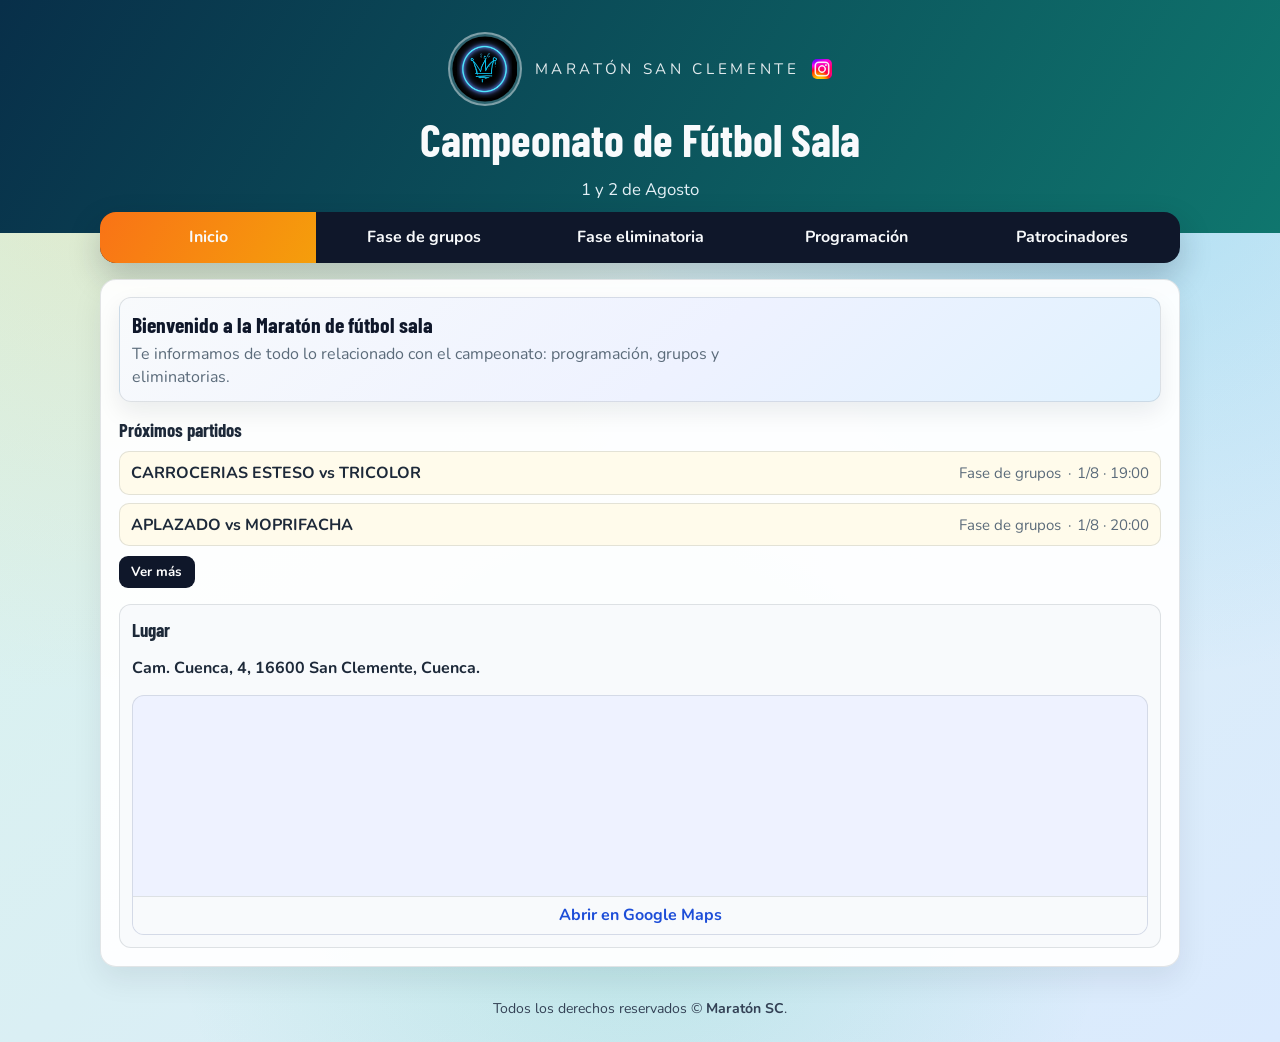
==== commit cd008b81: "Corregir próximos partidos y estados manuales" ====
--- a/index.html
+++ b/index.html
@@ -158,6 +158,7 @@
         thirdPlace: [],
       };
       let groupMatches = [];
+      let upcomingMatchesData = [];
 
       const toText = (value) => String(value || "").trim();
 
@@ -409,11 +410,18 @@
 
           const localTeam = hasValue(match.local) ? match.local : "Por definir";
           const awayTeam = hasValue(match.visitante) ? match.visitante : "Por definir";
+          const matchPhase = hasValue(match.ronda)
+            ? match.ronda
+            : hasValue(match.fase)
+              ? match.fase
+              : hasValue(match.grupo)
+                ? `Grupo ${match.grupo}`
+                : "Sin fase";
 
           row.innerHTML = `
             <span class="upcoming-match-teams">${localTeam} vs ${awayTeam}</span>
             <span class="upcoming-match-meta">
-              <span>${toText(match.ronda) || "Sin ronda"}</span>
+              <span>${matchPhase}</span>
               <span>·</span>
               <span>${formatDateTimeLabel(match)}</span>
             </span>
@@ -455,13 +463,14 @@
           <thead>
             <tr>
               <th>Equipo</th>
+              <th>Pts</th>
               <th>PJ</th>
               <th>G</th>
               <th>E</th>
               <th>P</th>
               <th>GF</th>
               <th>GC</th>
-              <th>Pts</th>
+              <th>Dif</th>
             </tr>
           </thead>
         `;
@@ -476,13 +485,14 @@
 
           tr.innerHTML = `
             <td>${teamObj.nombre}</td>
+            <td>${teamObj.points}</td>
             <td>${teamObj.played}</td>
             <td>${teamObj.won}</td>
             <td>${teamObj.drawn}</td>
             <td>${teamObj.lost}</td>
             <td>${teamObj.goalsFor}</td>
             <td>${teamObj.goalsAgainst}</td>
-            <td>${teamObj.points}</td>
+            <td>${teamObj.goalDifference}</td>
           `;
           body.appendChild(tr);
         });
@@ -825,8 +835,6 @@
           thirdPlace: [thirdMatch],
         };
 
-        const allMatches = [...qf, sfLeft, sfRight, finalMatch, thirdMatch];
-        renderUpcomingMatches(allMatches);
         renderEliminationRound(activeEliminationRound);
       };
 
@@ -959,6 +967,14 @@
           groupMatches = getGroupMatchList(groupsRaw);
           renderGroups(groupsRaw.grupos || groupsRaw.groups || {}, groupMatches);
           renderElimination(eliminationRaw.eliminatoria || eliminationRaw.elimination || {});
+          upcomingMatchesData = [
+            ...groupMatches,
+            ...(eliminationData.quarterFinals || []),
+            ...(eliminationData.semiFinals || []),
+            ...(eliminationData.finals || []),
+            ...(eliminationData.thirdPlace || []),
+          ];
+          renderUpcomingMatches(upcomingMatchesData);
           renderProgramacion();
 
           updateTimestamp();
@@ -1007,11 +1023,7 @@
         const expanded = UI.upcomingMoreBtn.dataset.expanded === "true";
         UI.upcomingMoreBtn.dataset.expanded = expanded ? "false" : "true";
 
-        renderUpcomingMatches([
-          ...(eliminationData.quarterFinals || []),
-          ...(eliminationData.semiFinals || []),
-          ...(eliminationData.finals || []),
-        ]);
+        renderUpcomingMatches(upcomingMatchesData);
       });
 
       const defaultSection = window.location.hash.replace("#", "") || "inicio";
--- a/assets/styles.css
+++ b/assets/styles.css
@@ -633,7 +633,7 @@
   text-align: right;
 }
 
-.group-table td:last-child {
+.group-table td:nth-child(2) {
   font-weight: 800;
 }
 
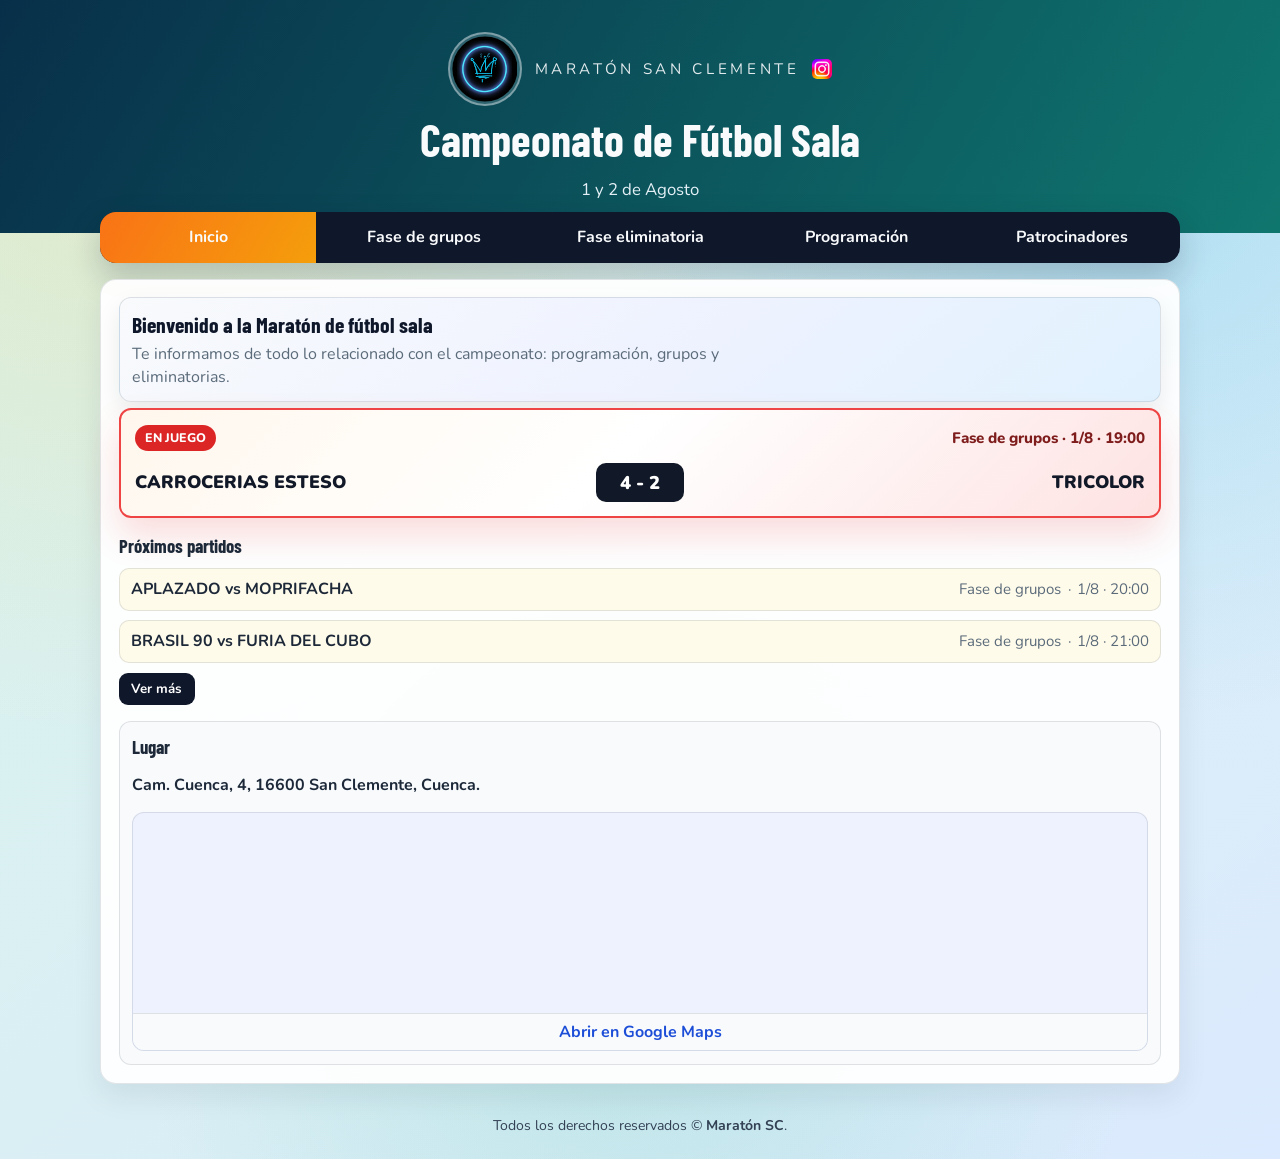
==== commit 62369ac6: "Destacar partido en juego en inicio" ====
--- a/index.html
+++ b/index.html
@@ -55,6 +55,7 @@
           <h3>Bienvenido a la Maratón de fútbol sala</h3>
           <p>Te informamos de todo lo relacionado con el campeonato: programación, grupos y eliminatorias.</p>
         </article>
+        <article id="live-match" class="live-match is-hidden" aria-live="polite"></article>
         <article class="next-matches">
           <h3>Próximos partidos</h3>
           <ul id="upcoming-matches" class="next-matches-list">
@@ -134,6 +135,7 @@
         eventMap: document.getElementById("event-map"),
         eventMapLink: document.getElementById("event-map-link"),
         eventMapWrap: document.getElementById("location-map-wrapper"),
+        liveMatch: document.getElementById("live-match"),
         upcomingMatches: document.getElementById("upcoming-matches"),
         upcomingMoreBtn: document.getElementById("upcoming-more"),
         scheduleView: document.getElementById("schedule-view"),
@@ -383,6 +385,45 @@
         return `${dateLabel} · ${timeLabel}`;
       };
 
+      const matchPhaseLabel = (match = {}) => {
+        if (hasValue(match.ronda)) return match.ronda;
+        if (hasValue(match.fase)) return match.fase;
+        if (hasValue(match.grupo)) return `Grupo ${match.grupo}`;
+        return "Sin fase";
+      };
+
+      const renderLiveMatch = (matches = []) => {
+        const liveMatches = matches
+          .filter((match) => toText(match.estado) === "Disputando")
+          .sort(compareMatchDateTime);
+
+        if (liveMatches.length === 0) {
+          UI.liveMatch.classList.add("is-hidden");
+          UI.liveMatch.replaceChildren();
+          return;
+        }
+
+        const match = liveMatches[0];
+        const localTeam = hasValue(match.local) ? match.local : "Por definir";
+        const awayTeam = hasValue(match.visitante) ? match.visitante : "Por definir";
+        const result = match.golesLocal !== null && match.golesVisitante !== null
+          ? `${match.golesLocal} - ${match.golesVisitante}`
+          : "En juego";
+
+        UI.liveMatch.classList.remove("is-hidden");
+        UI.liveMatch.innerHTML = `
+          <div class="live-match-head">
+            <span class="live-match-badge">En juego</span>
+            <span>${matchPhaseLabel(match)} · ${formatDateTimeLabel(match)}</span>
+          </div>
+          <div class="live-match-body">
+            <span class="live-match-team">${localTeam}</span>
+            <span class="live-match-score">${result}</span>
+            <span class="live-match-team">${awayTeam}</span>
+          </div>
+        `;
+      };
+
       const renderUpcomingMatches = (matches = []) => {
         UI.upcomingMatches.replaceChildren();
 
@@ -410,18 +451,11 @@
 
           const localTeam = hasValue(match.local) ? match.local : "Por definir";
           const awayTeam = hasValue(match.visitante) ? match.visitante : "Por definir";
-          const matchPhase = hasValue(match.ronda)
-            ? match.ronda
-            : hasValue(match.fase)
-              ? match.fase
-              : hasValue(match.grupo)
-                ? `Grupo ${match.grupo}`
-                : "Sin fase";
 
           row.innerHTML = `
             <span class="upcoming-match-teams">${localTeam} vs ${awayTeam}</span>
             <span class="upcoming-match-meta">
-              <span>${matchPhase}</span>
+              <span>${matchPhaseLabel(match)}</span>
               <span>·</span>
               <span>${formatDateTimeLabel(match)}</span>
             </span>
@@ -974,6 +1008,7 @@
             ...(eliminationData.finals || []),
             ...(eliminationData.thirdPlace || []),
           ];
+          renderLiveMatch(upcomingMatchesData);
           renderUpcomingMatches(upcomingMatchesData);
           renderProgramacion();
 
--- a/assets/styles.css
+++ b/assets/styles.css
@@ -339,6 +339,65 @@
   margin-bottom: 0.65rem;
 }
 
+.live-match {
+  border: 2px solid #ef4444;
+  border-radius: 12px;
+  padding: 0.9rem;
+  background: linear-gradient(135deg, #fff7ed, #ffffff 48%, #fee2e2);
+  box-shadow: 0 18px 34px rgba(239, 68, 68, 0.18);
+}
+
+.live-match-head {
+  display: flex;
+  justify-content: space-between;
+  align-items: center;
+  gap: 0.75rem;
+  color: #7f1d1d;
+  font-weight: 800;
+  font-size: 0.95rem;
+  flex-wrap: wrap;
+}
+
+.live-match-badge {
+  border-radius: 999px;
+  padding: 0.28rem 0.62rem;
+  background: #dc2626;
+  color: #ffffff;
+  text-transform: uppercase;
+  font-size: 0.78rem;
+}
+
+.live-match-body {
+  margin-top: 0.75rem;
+  display: grid;
+  grid-template-columns: minmax(0, 1fr) auto minmax(0, 1fr);
+  align-items: center;
+  gap: 0.8rem;
+}
+
+.live-match-team {
+  min-width: 0;
+  font-weight: 900;
+  font-size: 1.12rem;
+  color: #111827;
+  overflow-wrap: anywhere;
+}
+
+.live-match-team:last-child {
+  text-align: right;
+}
+
+.live-match-score {
+  min-width: 5.5rem;
+  border-radius: 10px;
+  padding: 0.45rem 0.65rem;
+  background: #111827;
+  color: #ffffff;
+  text-align: center;
+  font-weight: 900;
+  font-size: 1.15rem;
+}
+
 .next-matches-list {
   list-style: none;
   padding: 0;
@@ -956,6 +1015,20 @@
     justify-content: flex-start;
   }
 
+  .live-match-body {
+    grid-template-columns: 1fr;
+    gap: 0.5rem;
+  }
+
+  .live-match-team,
+  .live-match-team:last-child {
+    text-align: left;
+  }
+
+  .live-match-score {
+    width: 100%;
+  }
+
   .schedule-item {
     grid-template-columns: 1fr;
   }
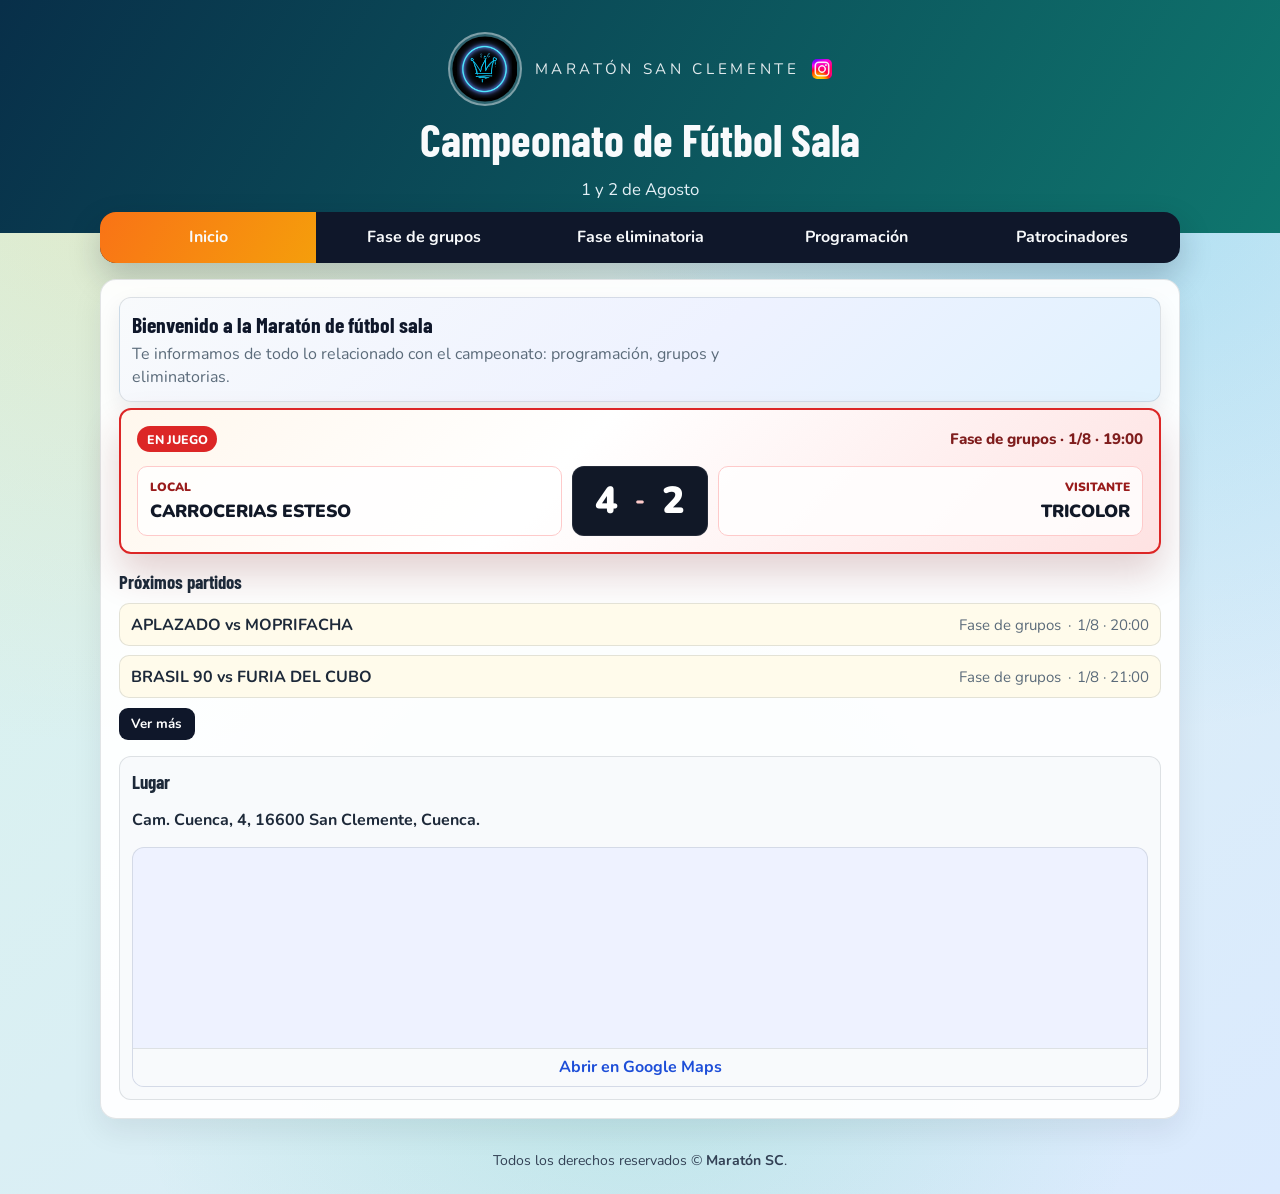
==== commit 61f1e156: "Mejorar tarjeta del partido en juego" ====
--- a/index.html
+++ b/index.html
@@ -406,9 +406,9 @@
         const match = liveMatches[0];
         const localTeam = hasValue(match.local) ? match.local : "Por definir";
         const awayTeam = hasValue(match.visitante) ? match.visitante : "Por definir";
-        const result = match.golesLocal !== null && match.golesVisitante !== null
-          ? `${match.golesLocal} - ${match.golesVisitante}`
-          : "En juego";
+        const hasScore = match.golesLocal !== null && match.golesVisitante !== null;
+        const localScore = hasScore ? match.golesLocal : "";
+        const awayScore = hasScore ? match.golesVisitante : "";
 
         UI.liveMatch.classList.remove("is-hidden");
         UI.liveMatch.innerHTML = `
@@ -417,9 +417,19 @@
             <span>${matchPhaseLabel(match)} · ${formatDateTimeLabel(match)}</span>
           </div>
           <div class="live-match-body">
-            <span class="live-match-team">${localTeam}</span>
-            <span class="live-match-score">${result}</span>
-            <span class="live-match-team">${awayTeam}</span>
+            <div class="live-match-team-card">
+              <span class="live-match-team-label">Local</span>
+              <span class="live-match-team">${localTeam}</span>
+            </div>
+            <div class="live-match-score-card">
+              ${hasScore
+                ? `<span class="live-match-score">${localScore}</span><span class="live-match-score-separator">-</span><span class="live-match-score">${awayScore}</span>`
+                : `<span class="live-match-score-pending">VS</span>`}
+            </div>
+            <div class="live-match-team-card live-match-team-card--away">
+              <span class="live-match-team-label">Visitante</span>
+              <span class="live-match-team">${awayTeam}</span>
+            </div>
           </div>
         `;
       };
--- a/assets/styles.css
+++ b/assets/styles.css
@@ -340,11 +340,11 @@
 }
 
 .live-match {
-  border: 2px solid #ef4444;
+  border: 2px solid #dc2626;
   border-radius: 12px;
-  padding: 0.9rem;
-  background: linear-gradient(135deg, #fff7ed, #ffffff 48%, #fee2e2);
-  box-shadow: 0 18px 34px rgba(239, 68, 68, 0.18);
+  padding: 1rem;
+  background: linear-gradient(135deg, #fff7ed, #ffffff 42%, #fee2e2);
+  box-shadow: 0 20px 38px rgba(127, 29, 29, 0.2);
 }
 
 .live-match-head {
@@ -368,34 +368,75 @@
 }
 
 .live-match-body {
-  margin-top: 0.75rem;
-  display: grid;
-  grid-template-columns: minmax(0, 1fr) auto minmax(0, 1fr);
-  align-items: center;
-  gap: 0.8rem;
+  margin-top: 0.85rem;
+  display: grid;
+  grid-template-columns: minmax(0, 1fr) minmax(8.5rem, auto) minmax(0, 1fr);
+  align-items: stretch;
+  gap: 0.65rem;
+}
+
+.live-match-team-card {
+  min-width: 0;
+  border: 1px solid #fecaca;
+  border-radius: 10px;
+  padding: 0.75rem;
+  background: rgba(255, 255, 255, 0.82);
+  display: grid;
+  align-content: center;
+  gap: 0.25rem;
+}
+
+.live-match-team-card--away {
+  text-align: right;
+}
+
+.live-match-team-label {
+  color: #991b1b;
+  font-size: 0.75rem;
+  font-weight: 900;
+  text-transform: uppercase;
 }
 
 .live-match-team {
   min-width: 0;
   font-weight: 900;
-  font-size: 1.12rem;
+  font-size: 1.1rem;
   color: #111827;
   overflow-wrap: anywhere;
 }
 
-.live-match-team:last-child {
-  text-align: right;
-}
-
-.live-match-score {
-  min-width: 5.5rem;
-  border-radius: 10px;
-  padding: 0.45rem 0.65rem;
+.live-match-score-card {
+  border-radius: 12px;
+  padding: 0.5rem 0.8rem;
   background: #111827;
   color: #ffffff;
+  display: grid;
+  grid-template-columns: minmax(2rem, 1fr) auto minmax(2rem, 1fr);
+  align-items: center;
+  justify-items: center;
+  gap: 0.45rem;
+  box-shadow: inset 0 0 0 1px rgba(255, 255, 255, 0.08);
+}
+
+.live-match-score {
   text-align: center;
   font-weight: 900;
-  font-size: 1.15rem;
+  font-size: 2.35rem;
+  line-height: 1;
+  font-family: "Barlow Condensed", "Nunito", sans-serif;
+}
+
+.live-match-score-separator {
+  color: #fecaca;
+  font-weight: 900;
+  font-size: 1.4rem;
+}
+
+.live-match-score-pending {
+  grid-column: 1 / -1;
+  font-weight: 900;
+  font-size: 1.65rem;
+  letter-spacing: 0;
 }
 
 .next-matches-list {
@@ -1020,13 +1061,14 @@
     gap: 0.5rem;
   }
 
-  .live-match-team,
-  .live-match-team:last-child {
+  .live-match-team-card,
+  .live-match-team-card--away {
     text-align: left;
   }
 
-  .live-match-score {
+  .live-match-score-card {
     width: 100%;
+    min-height: 4.8rem;
   }
 
   .schedule-item {
